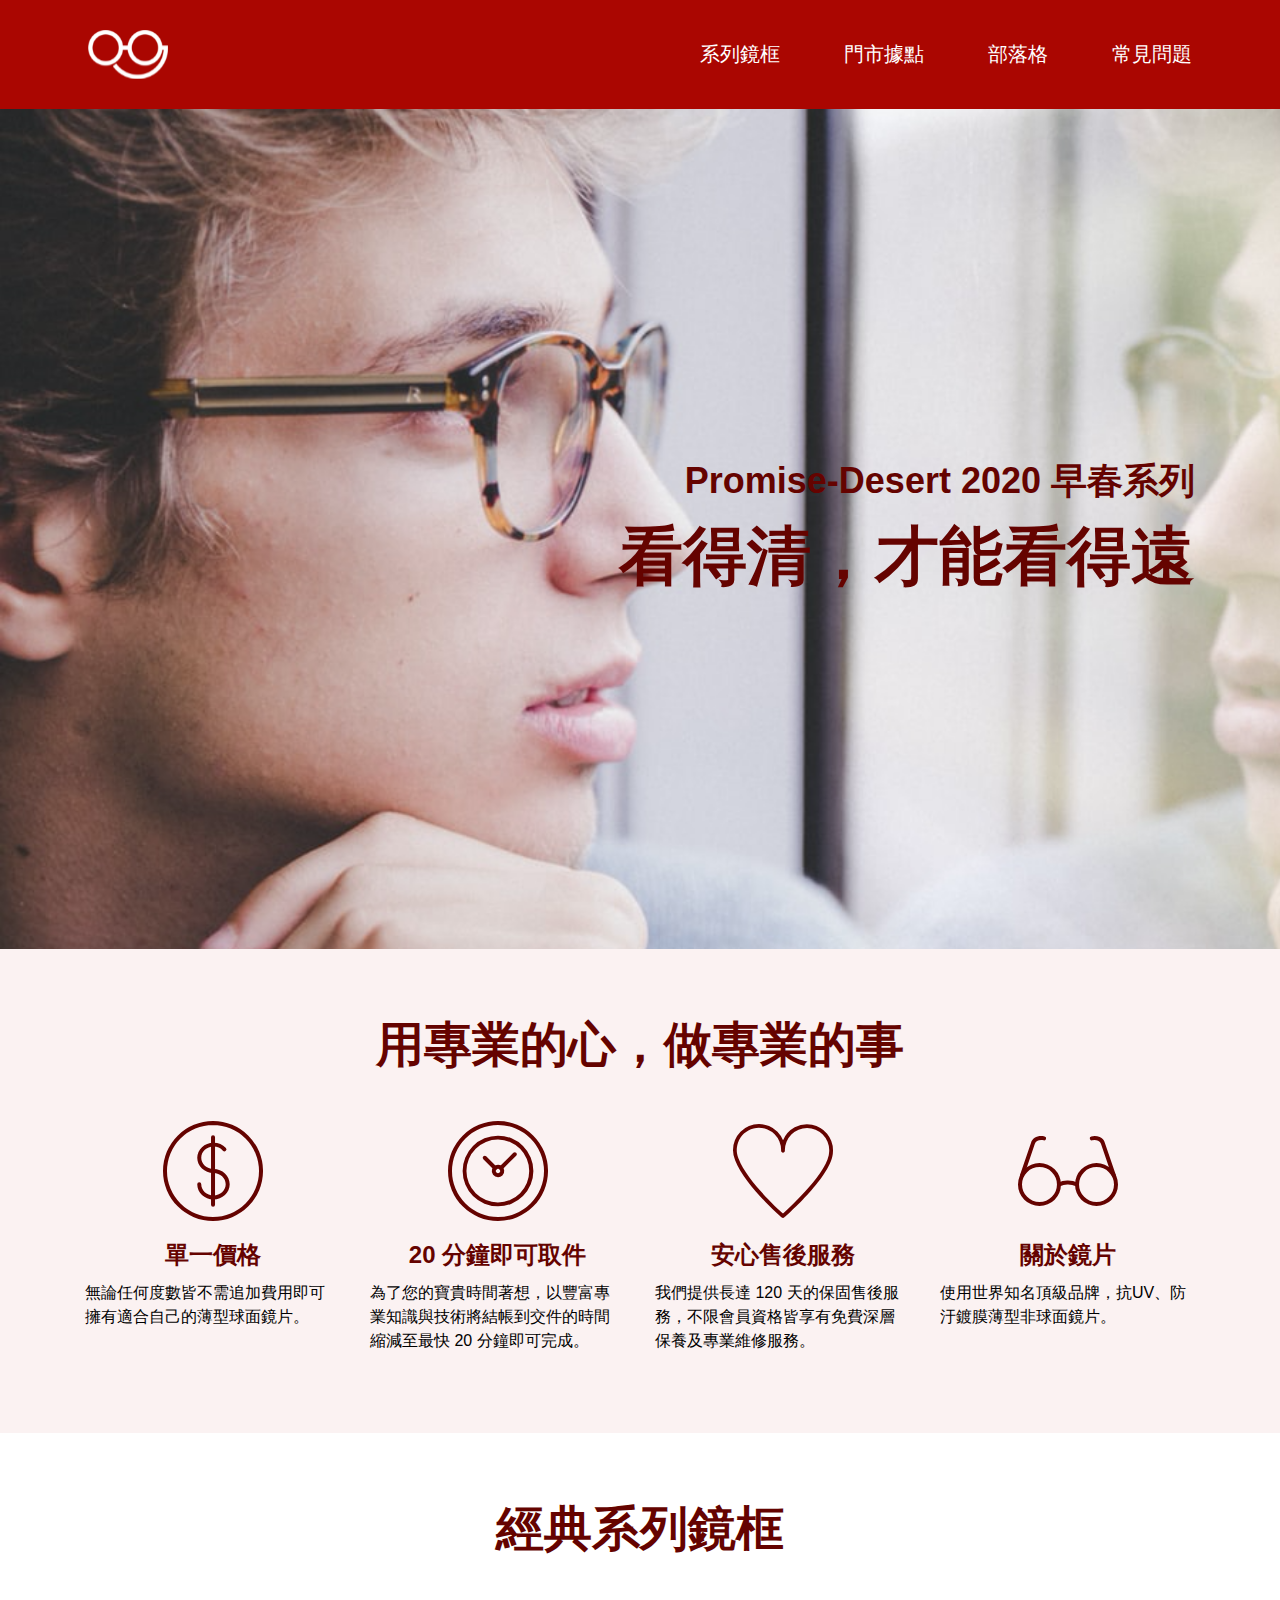
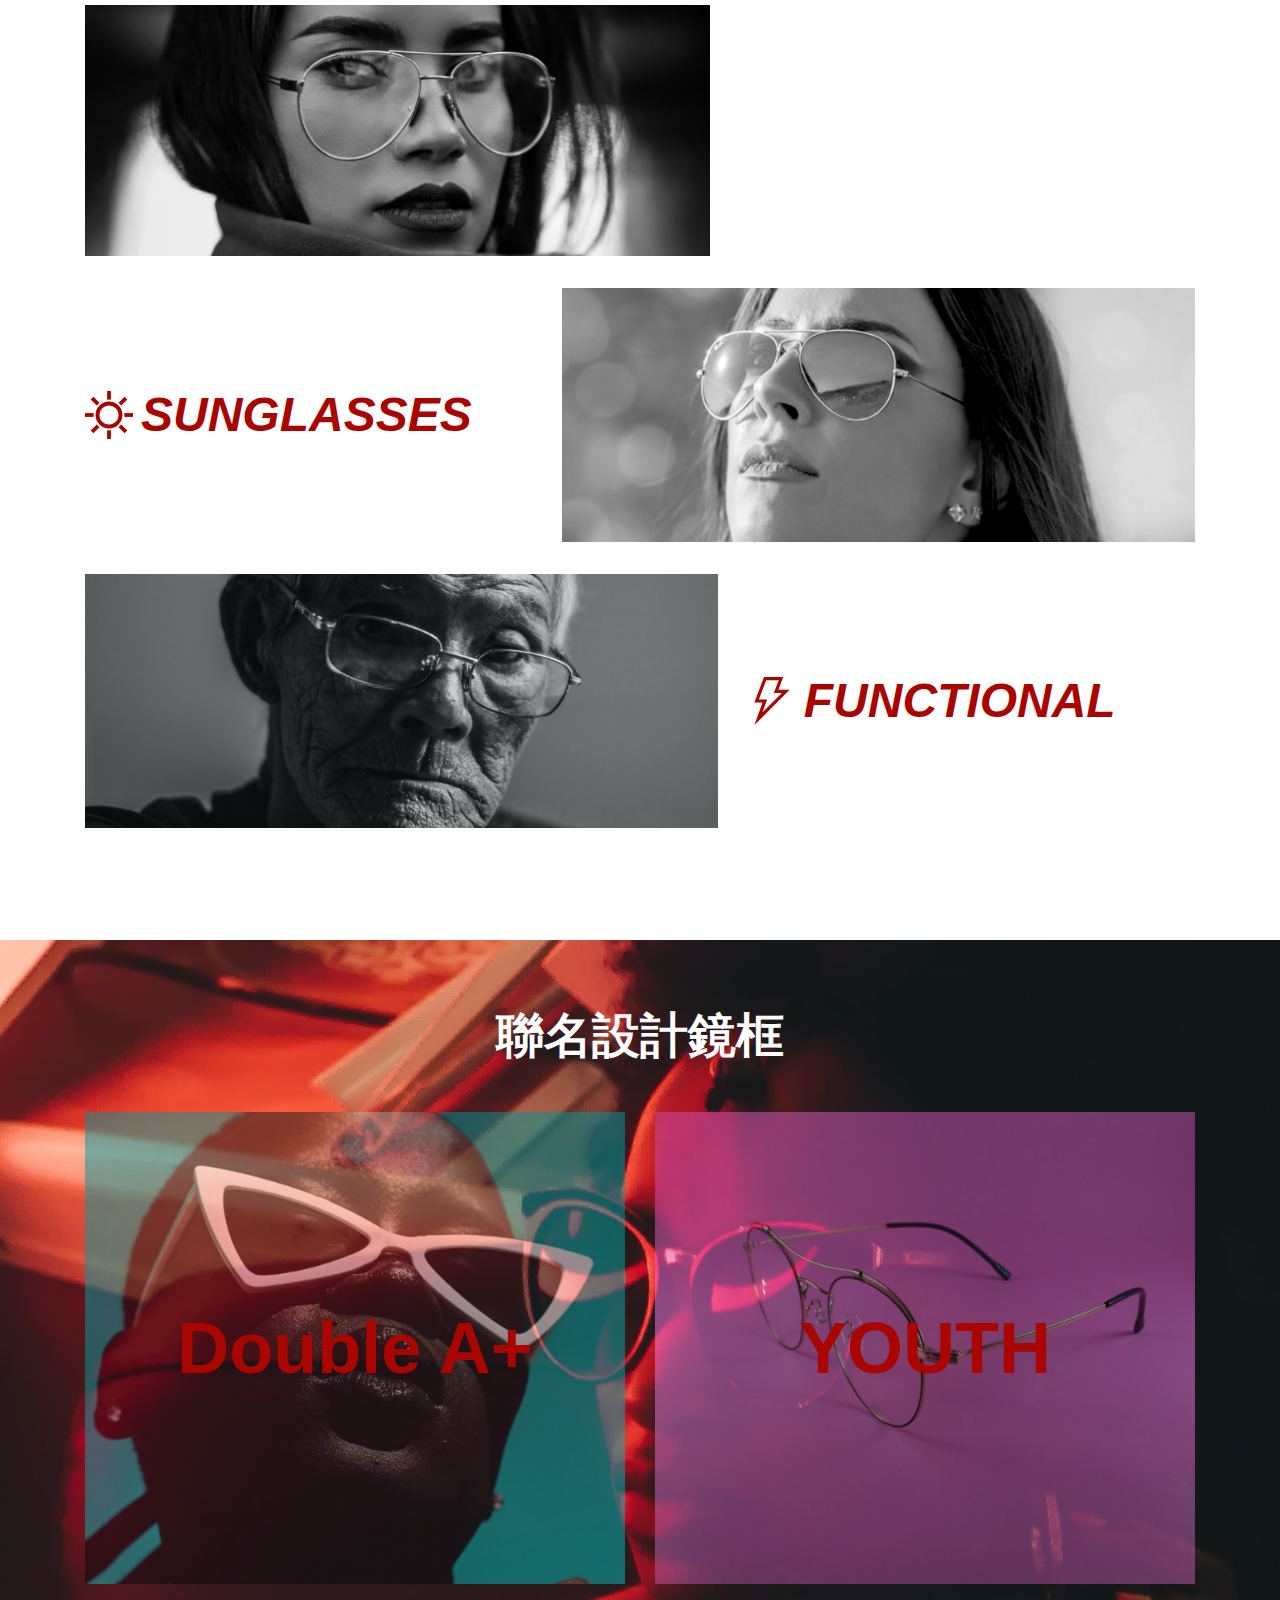
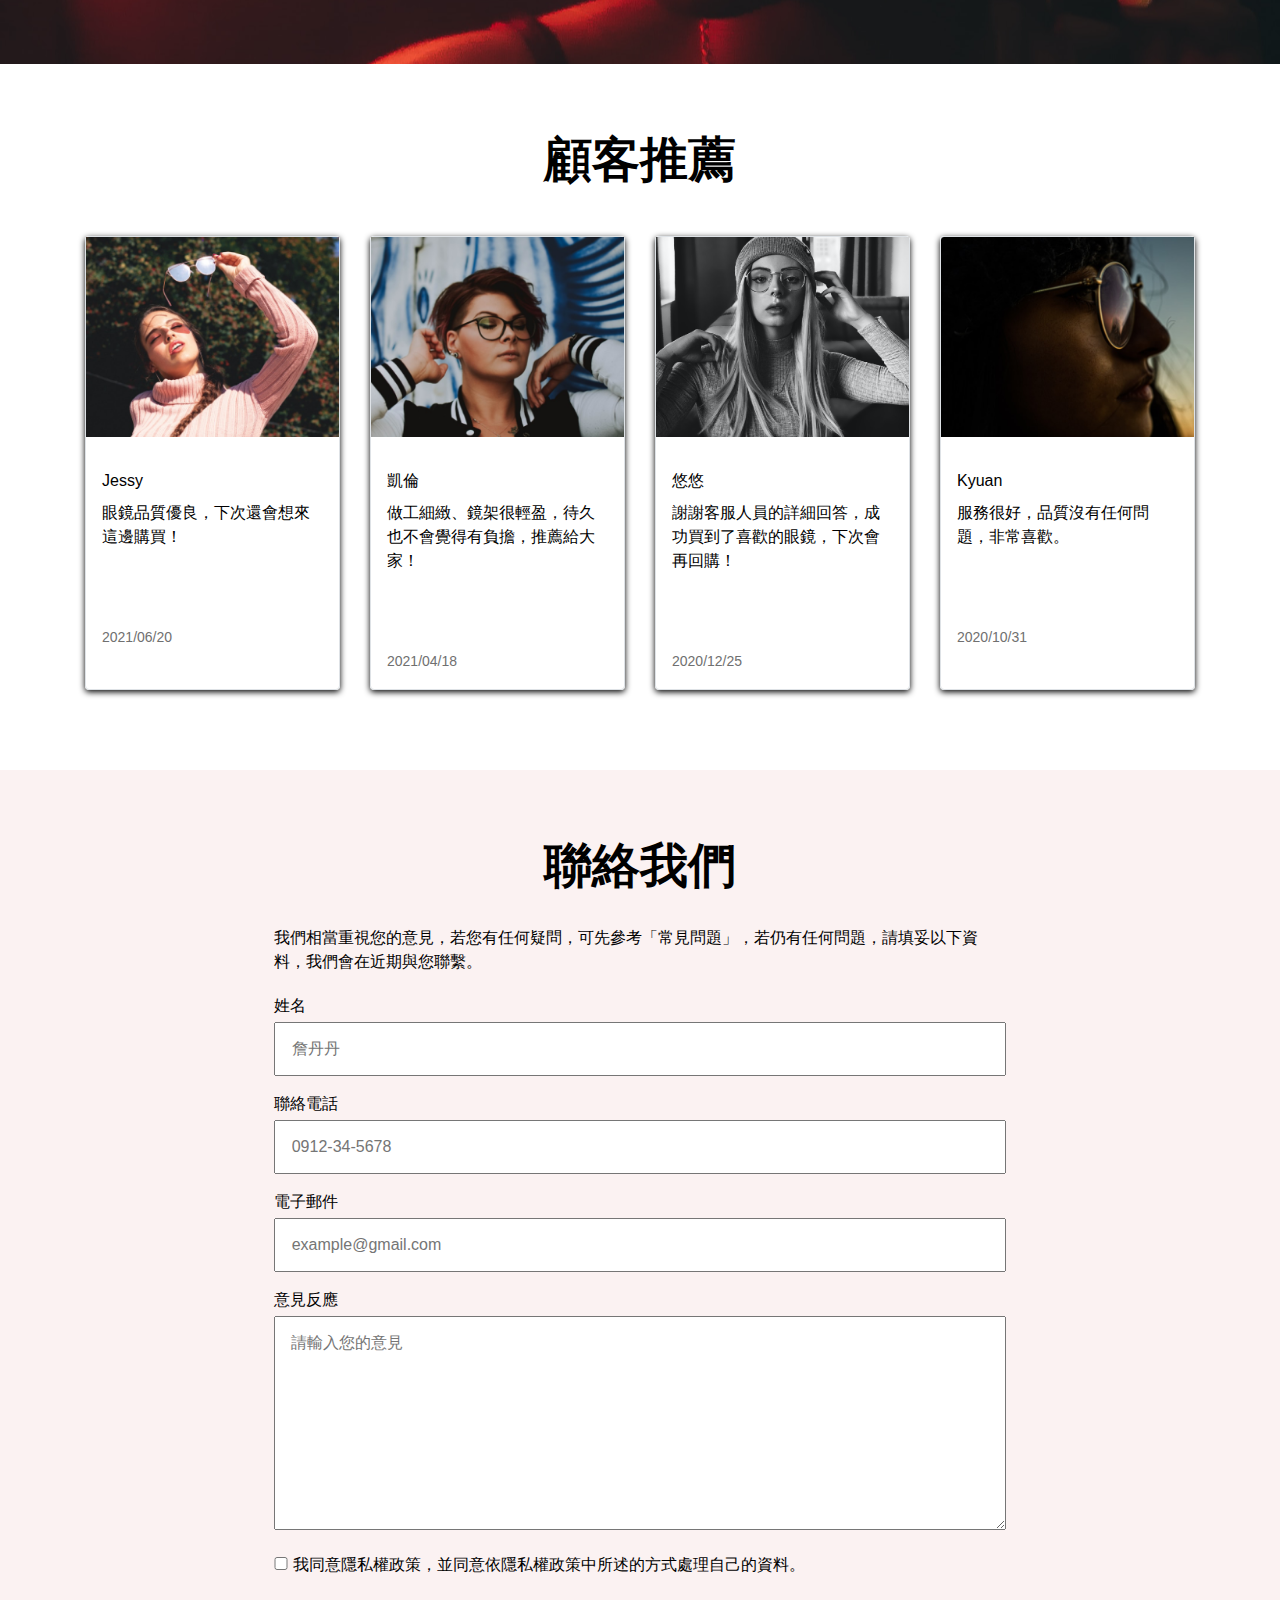
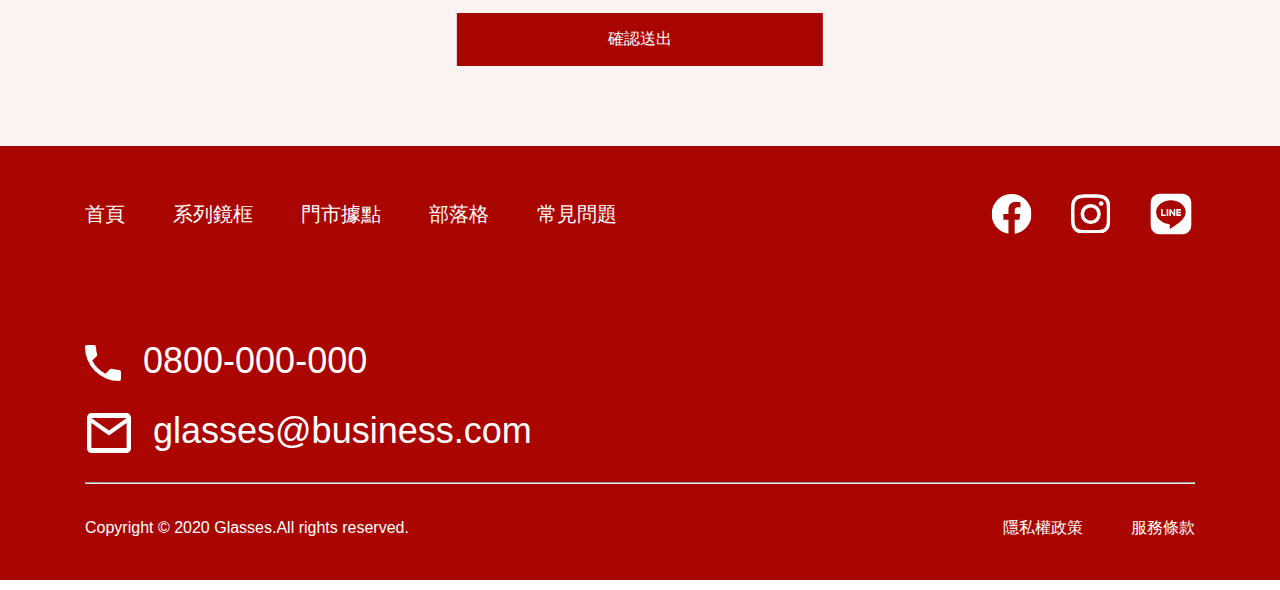
==== index.html @ 45acd2b3 "Update 2021-07-22T02:27:46.964Z" ====
<!DOCTYPE html>
<html lang="en">

<head>
  <meta charset="UTF-8">
  <meta name="viewport" content="width=device-width, initial-scale=1.0">
  <meta http-equiv="X-UA-Compatible" content="ie=edge">
  <title>首頁</title>
  <link rel="stylesheet" href="./assets/style/all.css">
  <link href="https://fonts.googleapis.com/css?family=Material+Icons%7CMaterial+Icons+Outlined%7CMaterial+Icons+Two+Tone%7CMaterial+Icons+Round%7CMaterial+Icons+Sharp" rel="stylesheet">
</head>

<body>
  <header class="header d-flex">
    <h1 class="logo">
      <a href="index.html">logo</a>
    </h1>
    <ul class="navbar d-flex">
      <li><a href="#">系列鏡框</a></li>
      <li><a href="#">門市據點</a></li>
      <li><a href="#">部落格</a></li>
      <li><a href="#">常見問題</a></li>
    </ul>
  </header>

  
<div class="banner d-flex">
  <div class="container d-flex">
    <h3>Promise-Desert 2020 早春系列</h3>
    <p>看得清，才能看得遠</p>
  </div>
</div>
<div class="service">
  <div class="container">
    <h2 class="subTitle mb-5">用專業的心，做專業的事</h2>
    <ul class="serviceList d-flex pb-10">
      <li class="mr-0">
        <img src="app/assets/images/svg/icon-dollar.svg" alt="">
        <h4>單一價格</h4>
        <p>無論任何度數皆不需追加費用即可擁有適合自己的薄型球面鏡片。</p>
      </li>
      <li class="mr-0">
        <img src="/assets/images/svg/icon-clock.svg" alt="">
        <h4>20 分鐘即可取件</h4>
        <p>為了您的寶貴時間著想，以豐富專業知識與技術將結帳到交件的時間縮減至最快 20 分鐘即可完成。</p>
      </li>
      <li class="mr-0">
        <img src="/assets/images/svg/icon-heart.svg" alt="">
        <h4>安心售後服務</h4>
        <p>我們提供長達 120 天的保固售後服務，不限會員資格皆享有免費深層保養及專業維修服務。</p>
      </li>
      <li>
        <img src="/assets/images/svg/icon-glasses.svg" alt="">
        <h4>關於鏡片</h4>
        <p>使用世界知名頂級品牌，抗UV、防汙鍍膜薄型非球面鏡片。</p>
      </li>
    </ul>
  </div>
</div>

<div class="series container pb-10">
  <h2 class="subTitle mb-5">經典系列鏡框</h2>
  <ul>
    <li class="d-flex mb-4">
      <div class="seriesPhoto mr-0">
        <img src="/assets/images/product-1.png" alt="">
      </div>
      <div class="seriesTitle d-flex">
        <span class="material-icons-outlined">
          auto_awesome
        </span>
        <h3>OPTICAL</h3>
      </div>
    </li>
    <li class="sunglesses d-flex mb-4">
      <div class="seriesTitle d-flex mr-0">
        <img src="/assets/images/svg/icon-sun.svg">
        <h3>SUNGLASSES</h3>
      </div>
      <div class="seriesPhoto">
        <img src="/assets/images/product-2.png" alt="">
      </div>
    </li>
    <li class="d-flex mb-4">
      <div class="seriesPhoto mr-0">
        <img src="/assets/images/product-3.png" alt="">
      </div>
      <div class="seriesTitle d-flex"> 
        <img src="/assets/images/svg/icon-thunder.svg">
        <h3>FUNCTIONAL</h3>
      </div>
    </li>
  </ul>
</div>
<div class="coBrand pb-10">
  <div class="container">
    <h2 class="subTitle mb-5">聯名設計鏡框</h2>
    <ul class="d-flex">
      <li class="coBrandItem mr-0">
        <a href="#">
        <h3>Double A+</h3>
        <img src="/assets/images/product-8.png">
        </a>
      </li>
      <li class="coBrandItem">
        <a href="#">
        <h3>YOUTH</h3>
        <img src="/assets/images/product-9.png">
      </a>
      </li>
    </ul>
  </div>
</div>

<div class="recommend container pb-10">
  <h2 class="subTitle mb-5">顧客推薦</h2>
  <ul class="d-flex">
    <li class="mr-0">
      <img src="/assets/images/rec-1.png" alt="">
      <div class="comment">
        <div class="name">Jessy</div>
        <p>眼鏡品質優良，下次還會想來這邊購買！</p>
        <span>2021/06/20</span>
      </div>
    </li>
    <li class="mr-0">
      <img src="/assets/images/rec-2.png" alt="">
      <div class="comment">
        <div class="name">凱倫</div>
        <p>做工細緻、鏡架很輕盈，待久也不會覺得有負擔，推薦給大家！</p>
        <span>2021/04/18</span>
      </div>
    </li>
    <li class="mr-0">
      <img src="/assets/images/rec-3.png" alt="">
      <div class="comment">
        <div class="name">悠悠</div>
        <p>謝謝客服人員的詳細回答，成功買到了喜歡的眼鏡，下次會再回購！</p>
        <span>2020/12/25</span>
      </div>
    </li>
    <li>
      <img src="/assets/images/rec-4.png" alt="">
      <div class="comment">
        <div class="name">Kyuan</div>
        <p>服務很好，品質沒有任何問題，非常喜歡。</p>
        <span>2020/10/31</span>
      </div>
    </li>
  </ul>
</div>
<div class="contact">
  <div class="container">
    <div class="subTitle mb-3">聯絡我們</div>
    <div class="formWrap pb-10">
      <p>我們相當重視您的意見，若您有任何疑問，可先參考「常見問題」，若仍有任何問題，請填妥以下資料，我們會在近期與您聯繫。</p>
      <form action="" class="pb-10">
        <label for="">姓名</label>
        <input type="text" placeholder="詹丹丹">
        <label for="">聯絡電話</label>
        <input type="number" placeholder="0912-34-5678">
        <label for="">電子郵件</label>
        <input type="email" placeholder="example@gmail.com">
        <label for="">意見反應</label>
        <textarea rows="10" class="feedback" placeholder="請輸入您的意見"></textarea>
        <input type="checkbox" id="checkbox" style="width:2%">
        <label for="checkbox">我同意隱私權政策，並同意依隱私權政策中所述的方式處理自己的資料。</label>
        <input type="submit" class="formBtn" value="確認送出">
      </form>
    </div>
  </div>
</div>



  <footer class="footer">
    <div class="container">
      <div class="footerNav d-flex">
        <ul class="footerItem d-flex">
          <li><a href="#">首頁</a></li>
          <li><a href="#">系列鏡框</a></li>
          <li><a href="#">門市據點</a></li>
          <li><a href="#">部落格</a></li>
          <li><a href="#">常見問題</a></li>
        </ul>
        <ul class="socialMedia d-flex">
          <li class="fb"><a href=""><img src="assets/images/svg/icon-fb.svg"></a></li>
          <li class="ig"><a href=""><img src="assets/images/svg/icon-ig.svg"></a></li>
          <li class="line"><a href=""><img src="assets/images/svg/icon-line.svg"></a></li>
        </ul>
      </div>
      <ul class="contact">
        <li class="phone mb-2"><img src="assets/images/svg/icon-phone.svg" >0800-000-000</li>
        <li class="email mb-3"><img src="assets/images/svg/icon-mail.svg">glasses@business.com</li>
      </ul>
      <hr class="mb-4">
      <div class="right d-flex">
        <div>Copyright © 2020 Glasses.All rights reserved.</div>
        <ul class="d-flex">
          <li><a href="#">隱私權政策</a></li>
          <li class="ml-6"><a href="#">服務條款</a></li>
        </ul>
      </div>
    </div>
    
    
  </footer>
  <script src="./assets/js/vendors.js"></script>
  <script src="./assets/js/all.js"></script>
</body>

</html>
---- assets/style/all.css ----
/* http://meyerweb.com/eric/tools/css/reset/ 
   v2.0 | 20110126
   License: none (public domain)
*/
html, body, div, span, applet, object, iframe,
h1, h2, h3, h4, h5, h6, p, blockquote, pre,
a, abbr, acronym, address, big, cite, code,
del, dfn, em, img, ins, kbd, q, s, samp,
small, strike, strong, sub, sup, tt, var,
b, u, i, center,
dl, dt, dd, ol, ul, li,
fieldset, form, label, legend,
table, caption, tbody, tfoot, thead, tr, th, td,
article, aside, canvas, details, embed,
figure, figcaption, footer, header, hgroup,
menu, nav, output, ruby, section, summary,
time, mark, audio, video {
  margin: 0;
  padding: 0;
  border: 0;
  font-size: 100%;
  font: inherit;
  vertical-align: baseline; }

/* HTML5 display-role reset for older browsers */
article, aside, details, figcaption, figure,
footer, header, hgroup, menu, nav, section {
  display: block; }

body {
  line-height: 1; }

ol, ul {
  list-style: none; }

blockquote, q {
  quotes: none; }

blockquote:before, blockquote:after,
q:before, q:after {
  content: '';
  content: none; }

table {
  border-collapse: collapse;
  border-spacing: 0; }

*, *::before, *::after {
  -webkit-box-sizing: border-box;
          box-sizing: border-box; }

body {
  font-family: -apple-system, BlinkMacSystemFont, "Segoe UI", "Noto Sans TC", Roboto, "Helvetica Neue", Arial, sans-serif;
  line-height: 1.5; }

img {
  max-width: 100%;
  vertical-align: middle;
  height: auto; }

.container {
  width: 1110px;
  margin: 0 auto; }

.d-flex {
  display: -webkit-box;
  display: -ms-flexbox;
  display: flex; }

.mb-1 {
  margin-bottom: 8px; }

.mb-2 {
  margin-bottom: 16px; }

.mb-3 {
  margin-bottom: 24px; }

.mb-4 {
  margin-bottom: 32px; }

.mb-5 {
  margin-bottom: 40px; }

.mb-6 {
  margin-bottom: 48px; }

.ml-6 {
  margin-left: 48px; }

.pb-10 {
  padding-bottom: 80px; }

.mr-0 {
  margin-right: 30px; }

.subTitle {
  font-size: 48px;
  font-weight: 700;
  text-align: center; }

.banner {
  background-image: url(../images/banner.png);
  height: 840px;
  -webkit-box-align: center;
      -ms-flex-align: center;
          align-items: center; }
  .banner .container {
    -webkit-box-orient: vertical;
    -webkit-box-direction: normal;
        -ms-flex-direction: column;
            flex-direction: column;
    -webkit-box-align: end;
        -ms-flex-align: end;
            align-items: flex-end; }
    .banner .container h3 {
      color: #650300;
      font-size: 36px;
      line-height: 1.5;
      font-weight: 600; }
    .banner .container p {
      color: #650300;
      font-size: 64px;
      font-weight: 700; }

.service {
  padding-top: 60px;
  background-color: #AA06010D;
  color: #650300; }
  .service li {
    width: 25%;
    text-align: center; }
    .service li img {
      width: 100px;
      height: 100px;
      margin-bottom: 16px; }
    .service li h4 {
      font-size: 24px;
      font-weight: 700;
      margin-bottom: 8px; }
    .service li p {
      text-align: left;
      color: #000; }

.series {
  padding-top: 60px; }
  .series h2 {
    color: #650300; }
  .series li .seriesPhoto {
    width: 58%; }
  .series li .seriesTitle {
    width: 41%;
    font-size: 48px;
    -webkit-box-align: center;
        -ms-flex-align: center;
            align-items: center;
    font-style: italic;
    font-weight: 700;
    color: #AA0601; }
    .series li .seriesTitle img {
      width: 48px;
      height: 48px;
      margin-right: 8px; }
    .series li .seriesTitle span {
      font-size: 48px;
      color: #AA0601;
      margin-right: 8px; }
  .series .sunglasses .seriesTitle {
    -webkit-box-pack: end;
        -ms-flex-pack: end;
            justify-content: flex-end; }

.coBrand {
  padding-top: 60px;
  background-image: url(../images/bg.png); }
  .coBrand .subTitle {
    color: #fff; }
  .coBrand ul {
    font-size: 72px;
    text-align: center; }
    .coBrand ul a {
      text-decoration: none;
      color: #AA0601;
      font-weight: 700; }
    .coBrand ul .coBrandItem {
      width: 50%;
      position: relative; }
      .coBrand ul .coBrandItem img {
        opacity: 0.5; }
      .coBrand ul .coBrandItem h3 {
        width: 400px;
        z-index: 1;
        position: absolute;
        top: 50%;
        left: 50%;
        -webkit-transform: translate(-50%, -50%);
            -ms-transform: translate(-50%, -50%);
                transform: translate(-50%, -50%); }

.recommend {
  padding-top: 60px; }
  .recommend li {
    border: 1px solid #DEE2E6;
    width: 25%;
    border-radius: 4px;
    -webkit-box-shadow: 0px 2px 6px;
            box-shadow: 0px 2px 6px; }
    .recommend li img {
      margin-bottom: 16px; }
    .recommend li .comment {
      padding: 16px; }
      .recommend li .comment .name {
        margin-bottom: 8px; }
      .recommend li .comment p {
        margin-bottom: 76px; }
      .recommend li .comment span {
        color: #707070;
        font-size: 14px; }

.contact {
  padding-top: 60px;
  background-color: #AA06010D; }
  .contact .formWrap {
    position: relative;
    width: 66%;
    margin: 0 auto; }
    .contact .formWrap p {
      margin-bottom: 20px; }
    .contact .formWrap input {
      width: 100%;
      margin: 4px 0 16px;
      padding: 1rem;
      font-size: 16px; }
    .contact .formWrap textarea {
      margin-top: 4px;
      margin-bottom: 16px;
      width: 100%;
      padding: 1rem;
      font-size: 16px; }
    .contact .formWrap .formBtn {
      width: 50%;
      margin-top: 60px;
      background-color: #AA0601;
      color: #fff;
      border: none;
      position: absolute;
      left: 50%;
      -webkit-transform: translate(-50%);
          -ms-transform: translate(-50%);
              transform: translate(-50%); }

/* layout css start */
.header {
  background-color: #AA0601;
  -webkit-box-pack: justify;
      -ms-flex-pack: justify;
          justify-content: space-between;
  padding: 30px 88px;
  font-size: 20px; }
  @media (max-width: 768px) {
    .header {
      padding: 30px 39px; } }

.logo {
  background-image: url(/assets/images/logo.png);
  width: 80px;
  height: 48.57px;
  text-indent: 101%;
  overflow: hidden;
  white-space: wrap;
  display: block; }

.navbar {
  -ms-flex-pack: distribute;
      justify-content: space-around;
  color: #fff;
  -webkit-box-align: center;
      -ms-flex-align: center;
          align-items: center; }
  .navbar li {
    margin-left: 64px; }
    .navbar li a {
      text-decoration: none;
      color: #fff; }

.footer {
  padding: 44px 0 40px 0;
  background-color: #AA0601;
  color: #fff; }
  .footer .footerNav {
    margin-bottom: 36px;
    -webkit-box-pack: justify;
        -ms-flex-pack: justify;
            justify-content: space-between;
    -webkit-box-align: center;
        -ms-flex-align: center;
            align-items: center;
    font-size: 20px; }
  .footer .footerItem a {
    text-decoration: none;
    color: #fff;
    margin-right: 48px; }
  .footer .socialMedia li {
    margin-left: 32px; }
  .footer .contact {
    font-size: 36px; }
    .footer .contact .phone {
      line-height: 54px; }
      .footer .contact .phone img {
        margin-right: 22px; }
    .footer .contact .email img {
      margin-right: 20px; }
  .footer .right {
    -webkit-box-pack: justify;
        -ms-flex-pack: justify;
            justify-content: space-between; }
    .footer .right a {
      text-decoration: none;
      color: #fff; }

/* layout css end */
.box {
  -webkit-transition: all 0.5s;
  -o-transition: all 0.5s;
  transition: all 0.5s; }
  .box:hover {
    width: 200px;
    background-color: #AA0601; }

/*# sourceMappingURL=all.css.map */
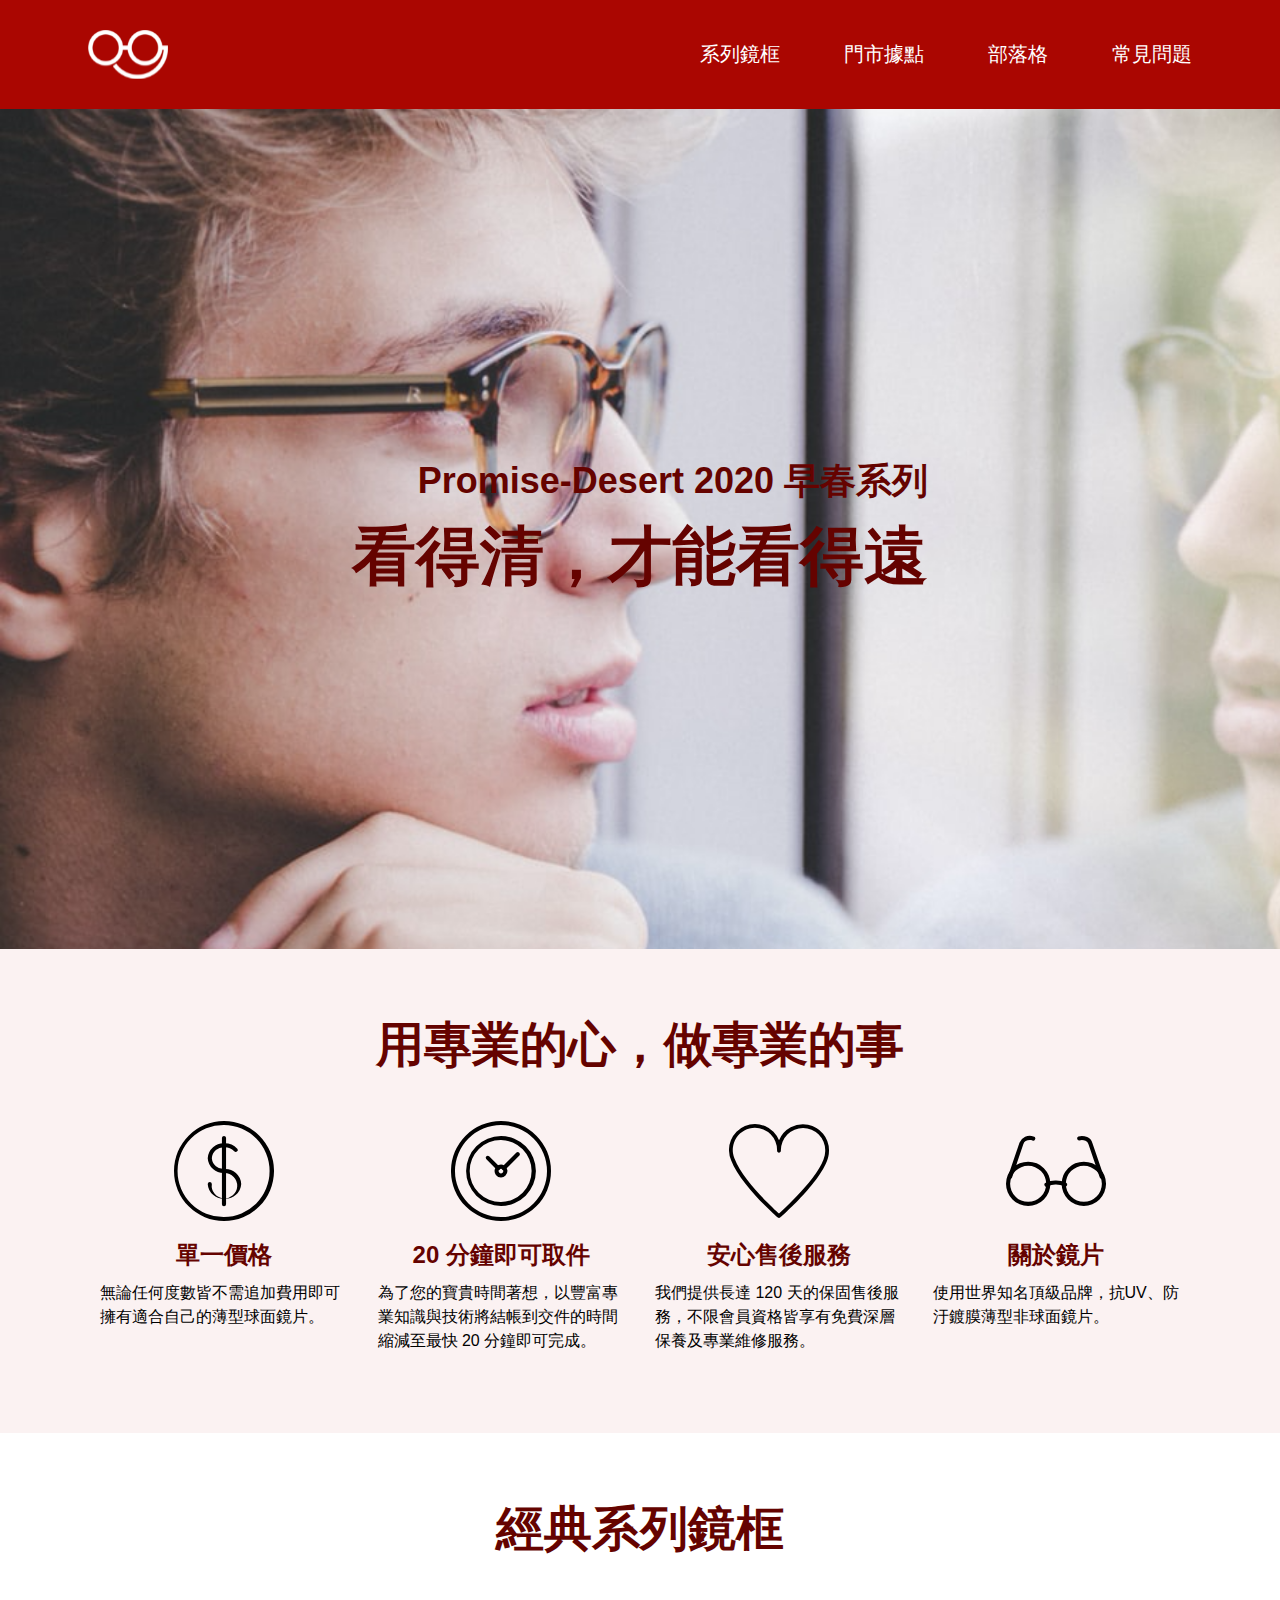
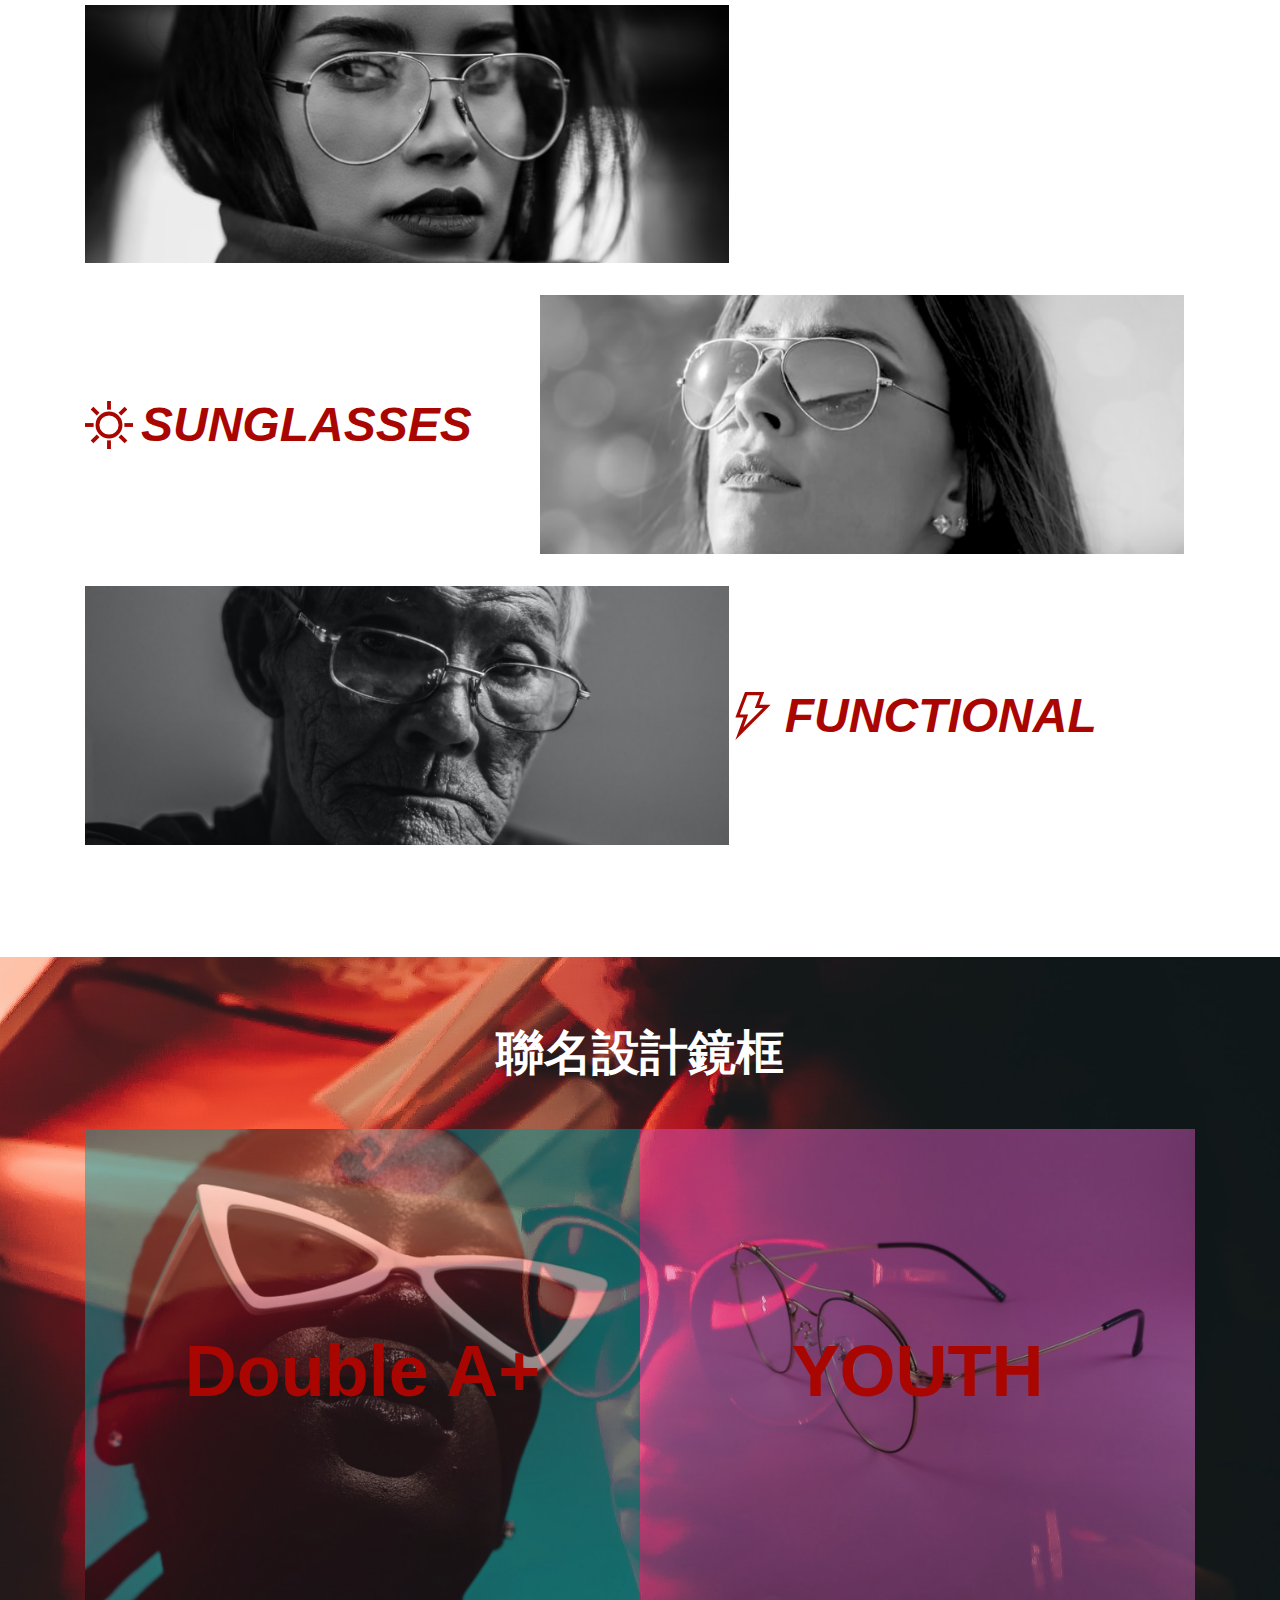
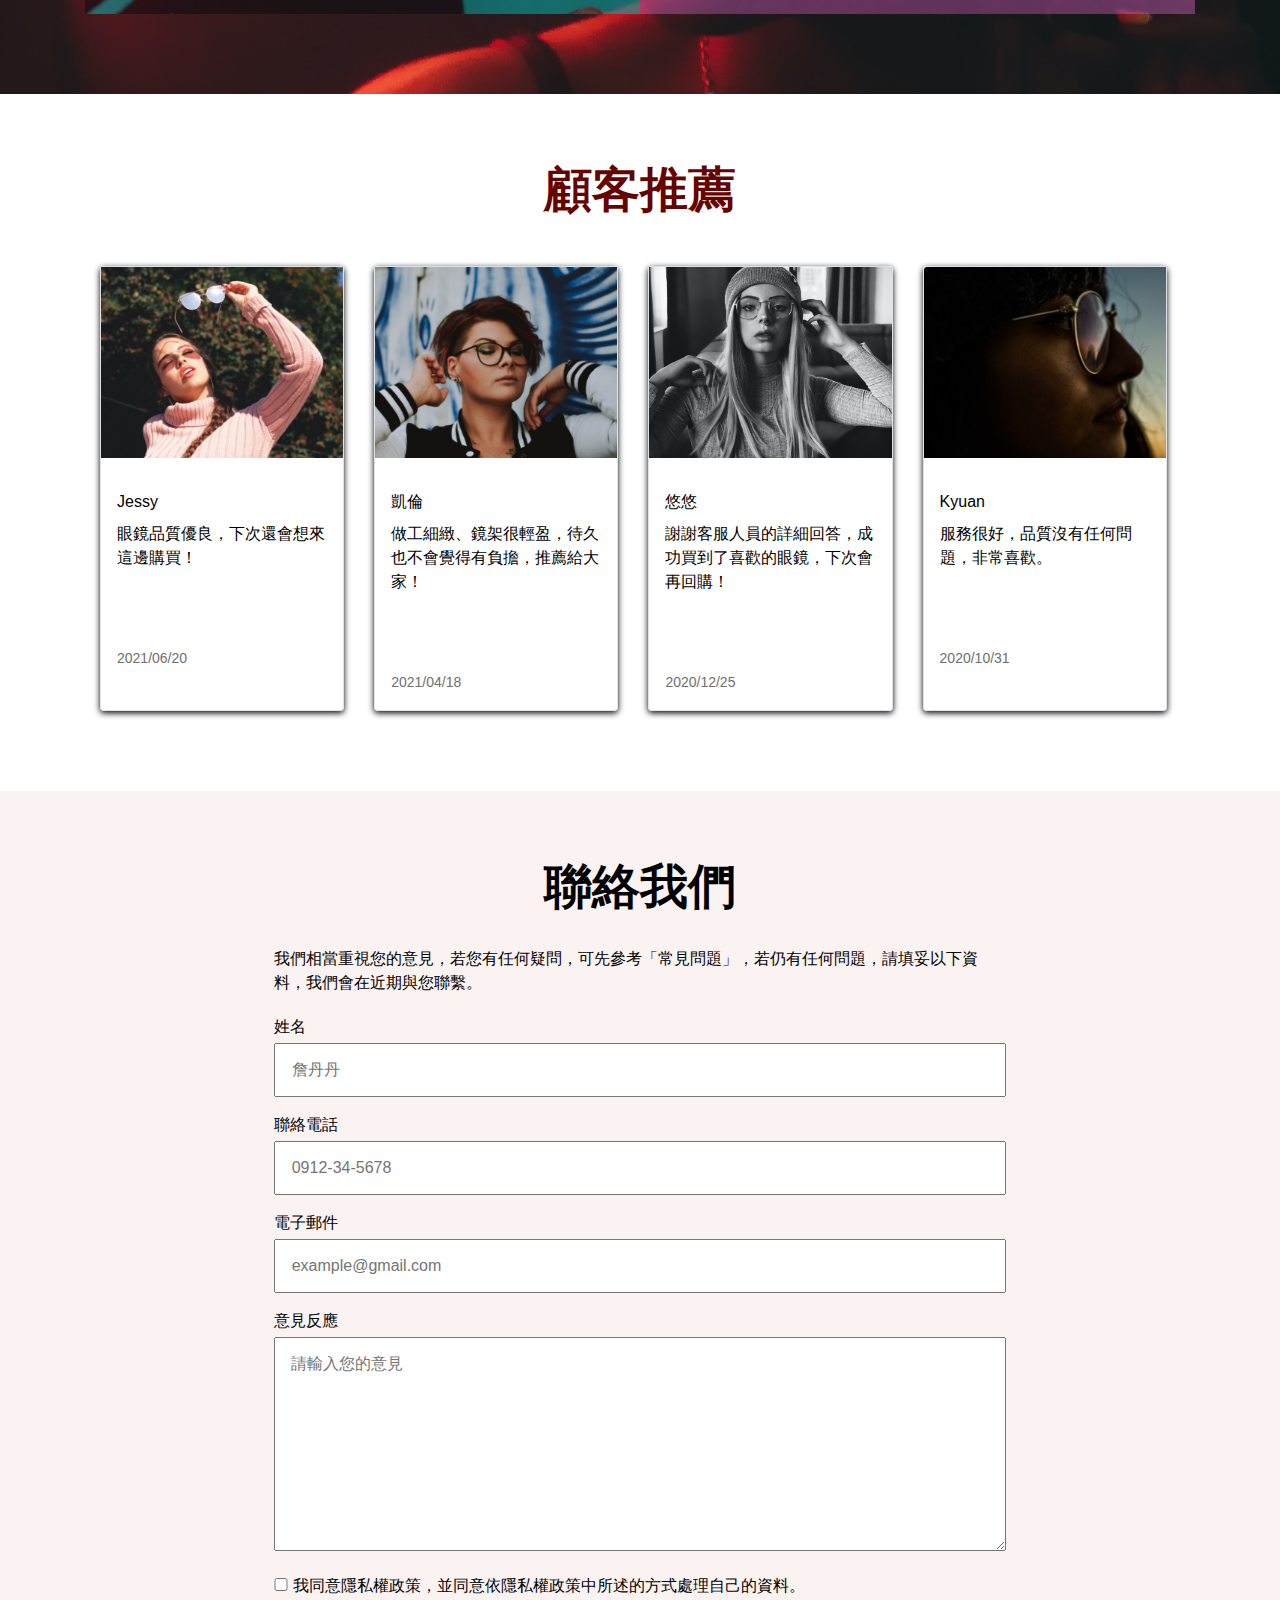
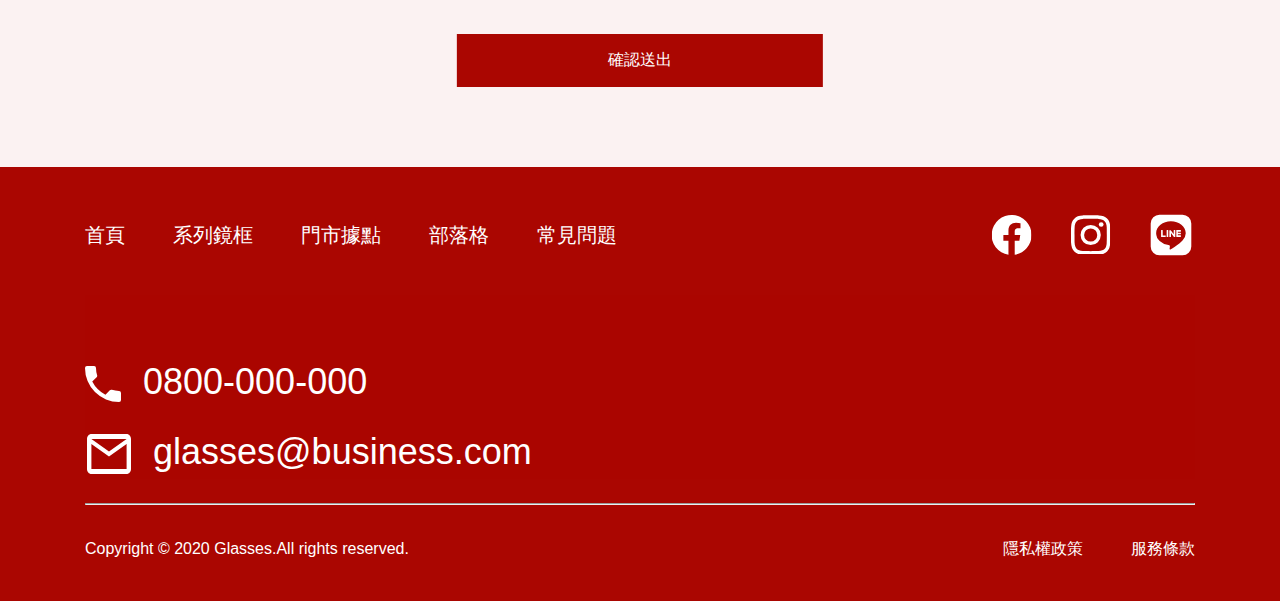
==== commit 847405fa: "Update 2021-07-22T18:45:30.449Z" ====
--- a/index.html
+++ b/index.html
@@ -8,169 +8,177 @@
   <title>首頁</title>
   <link rel="stylesheet" href="./assets/style/all.css">
   <link href="https://fonts.googleapis.com/css?family=Material+Icons%7CMaterial+Icons+Outlined%7CMaterial+Icons+Two+Tone%7CMaterial+Icons+Round%7CMaterial+Icons+Sharp" rel="stylesheet">
+  <link rel="preconnect" href="https://fonts.googleapis.com">
+  <link rel="preconnect" href="https://fonts.gstatic.com" crossorigin>
+  <link href="https://fonts.googleapis.com/css2?family=Noto+Sans+TC:wght@400;500;700;900&display=swap" rel="stylesheet">
 </head>
 
 <body>
-  <header class="header d-flex">
-    <h1 class="logo">
+  <nav class="d-flex">
+    <div class="logo">
       <a href="index.html">logo</a>
-    </h1>
-    <ul class="navbar d-flex">
-      <li><a href="#">系列鏡框</a></li>
-      <li><a href="#">門市據點</a></li>
-      <li><a href="#">部落格</a></li>
-      <li><a href="#">常見問題</a></li>
+    </div>
+    <ul class="d-flex">
+      <li><a href="#" class="pr-4 pl-4">系列鏡框</a></li>
+      <li><a href="#" class="pr-4 pl-4">門市據點</a></li>
+      <li><a href="#" class="pr-4 pl-4">部落格</a></li>
+      <li><a href="#" class="pl-4">常見問題</a></li>
     </ul>
+  </nav>
+
+  
+<main>
+  <header class="banner d-flex">
+    <div class="container">
+      <div class="title d-flex">
+        <span>Promise-Desert 2020 早春系列</span>
+        <h1>看得清，才能看得遠</h1>
+      </div>
+    </div>
   </header>
-
-  
-<div class="banner d-flex">
-  <div class="container d-flex">
-    <h3>Promise-Desert 2020 早春系列</h3>
-    <p>看得清，才能看得遠</p>
-  </div>
-</div>
-<div class="service">
-  <div class="container">
-    <h2 class="subTitle mb-5">用專業的心，做專業的事</h2>
-    <ul class="serviceList d-flex pb-10">
-      <li class="mr-0">
-        <img src="app/assets/images/svg/icon-dollar.svg" alt="">
-        <h4>單一價格</h4>
-        <p>無論任何度數皆不需追加費用即可擁有適合自己的薄型球面鏡片。</p>
-      </li>
-      <li class="mr-0">
-        <img src="/assets/images/svg/icon-clock.svg" alt="">
-        <h4>20 分鐘即可取件</h4>
-        <p>為了您的寶貴時間著想，以豐富專業知識與技術將結帳到交件的時間縮減至最快 20 分鐘即可完成。</p>
-      </li>
-      <li class="mr-0">
-        <img src="/assets/images/svg/icon-heart.svg" alt="">
-        <h4>安心售後服務</h4>
-        <p>我們提供長達 120 天的保固售後服務，不限會員資格皆享有免費深層保養及專業維修服務。</p>
-      </li>
-      <li>
-        <img src="/assets/images/svg/icon-glasses.svg" alt="">
-        <h4>關於鏡片</h4>
-        <p>使用世界知名頂級品牌，抗UV、防汙鍍膜薄型非球面鏡片。</p>
+  <section class="service">
+    <div class="container">
+      <h2 class="subTitle mb-5">用專業的心，做專業的事</h2>
+      <ul class="serviceList d-flex pb-10">
+        <li class="mr-0">
+          <img src="./assets/images/svg/iconfinder_circle-dollar.svg" alt="">
+          <h4>單一價格</h4>
+          <p>無論任何度數皆不需追加費用即可擁有適合自己的薄型球面鏡片。</p>
+        </li>
+        <li class="mr-0">
+          <img src="./assets/images/svg/iconfinder_clock.svg" alt="">
+          <h4>20 分鐘即可取件</h4>
+          <p>為了您的寶貴時間著想，以豐富專業知識與技術將結帳到交件的時間縮減至最快 20 分鐘即可完成。</p>
+        </li>
+        <li class="mr-0">
+          <img src="./assets/images/svg/iconfinder_heart.svg" alt="">
+          <h4>安心售後服務</h4>
+          <p>我們提供長達 120 天的保固售後服務，不限會員資格皆享有免費深層保養及專業維修服務。</p>
+        </li>
+        <li>
+          <img src="./assets/images/svg/iconfinder_glasses (1).svg" alt="">
+          <h4>關於鏡片</h4>
+          <p>使用世界知名頂級品牌，抗UV、防汙鍍膜薄型非球面鏡片。</p>
+        </li>
+      </ul>
+    </div>
+  </section>
+
+  <section class="series container pb-10">
+    <h2 class="subTitle mb-5">經典系列鏡框</h2>
+    <ul>
+      <li class="d-flex mb-4">
+        <div class="seriesPhoto mr-0">
+          <img src="./assets/images/product-1.png" alt="">
+        </div>
+        <div class="seriesTitle d-flex">
+          <span class="material-icons-outlined">
+            auto_awesome
+          </span>
+          <h3>OPTICAL</h3>
+        </div>
+      </li>
+      <li class="sunglesses d-flex mb-4">
+        <div class="seriesTitle d-flex mr-0">
+          <img src="./assets/images/svg/icon-sun.svg">
+          <h3>SUNGLASSES</h3>
+        </div>
+        <div class="seriesPhoto">
+          <img src="./assets/images/product-2.png" alt="">
+        </div>
+      </li>
+      <li class="d-flex mb-4">
+        <div class="seriesPhoto mr-0">
+          <img src="./assets/images/product-3.png" alt="">
+        </div>
+        <div class="seriesTitle d-flex"> 
+          <img src="./assets/images/svg/icon-thunder.svg">
+          <h3>FUNCTIONAL</h3>
+        </div>
       </li>
     </ul>
-  </div>
-</div>
-
-<div class="series container pb-10">
-  <h2 class="subTitle mb-5">經典系列鏡框</h2>
-  <ul>
-    <li class="d-flex mb-4">
-      <div class="seriesPhoto mr-0">
-        <img src="/assets/images/product-1.png" alt="">
-      </div>
-      <div class="seriesTitle d-flex">
-        <span class="material-icons-outlined">
-          auto_awesome
-        </span>
-        <h3>OPTICAL</h3>
-      </div>
-    </li>
-    <li class="sunglesses d-flex mb-4">
-      <div class="seriesTitle d-flex mr-0">
-        <img src="/assets/images/svg/icon-sun.svg">
-        <h3>SUNGLASSES</h3>
-      </div>
-      <div class="seriesPhoto">
-        <img src="/assets/images/product-2.png" alt="">
-      </div>
-    </li>
-    <li class="d-flex mb-4">
-      <div class="seriesPhoto mr-0">
-        <img src="/assets/images/product-3.png" alt="">
-      </div>
-      <div class="seriesTitle d-flex"> 
-        <img src="/assets/images/svg/icon-thunder.svg">
-        <h3>FUNCTIONAL</h3>
-      </div>
-    </li>
-  </ul>
-</div>
-<div class="coBrand pb-10">
-  <div class="container">
-    <h2 class="subTitle mb-5">聯名設計鏡框</h2>
+  </section>
+
+  <section class="coBrand pb-10">
+    <div class="container">
+      <h2 class="subTitle mb-5">聯名設計鏡框</h2>
+      <ul class="d-flex">
+        <li class="coBrandItem mr-0">
+          <a href="#">
+          <h3>Double A+</h3>
+          <img src="./assets/images/product-8.png">
+          </a>
+        </li>
+        <li class="coBrandItem">
+          <a href="#">
+          <h3>YOUTH</h3>
+          <img src="./assets/images/product-9.png">
+        </a>
+        </li>
+      </ul>
+    </div>
+  </section>
+
+  <section class="recommend container pb-10">
+    <h2 class="subTitle mb-5">顧客推薦</h2>
     <ul class="d-flex">
-      <li class="coBrandItem mr-0">
-        <a href="#">
-        <h3>Double A+</h3>
-        <img src="/assets/images/product-8.png">
-        </a>
-      </li>
-      <li class="coBrandItem">
-        <a href="#">
-        <h3>YOUTH</h3>
-        <img src="/assets/images/product-9.png">
-      </a>
+      <li class="mx-0">
+        <img src="./assets/images/rec-1.png" alt="">
+        <div class="comment">
+          <div class="name">Jessy</div>
+          <p>眼鏡品質優良，下次還會想來這邊購買！</p>
+          <span>2021/06/20</span>
+        </div>
+      </li>
+      <li class="mx-0">
+        <img src="./assets/images/rec-2.png" alt="">
+        <div class="comment">
+          <div class="name">凱倫</div>
+          <p>做工細緻、鏡架很輕盈，待久也不會覺得有負擔，推薦給大家！</p>
+          <span>2021/04/18</span>
+        </div>
+      </li>
+      <li class="mx-0">
+        <img src="./assets/images/rec-3.png" alt="">
+        <div class="comment">
+          <div class="name">悠悠</div>
+          <p>謝謝客服人員的詳細回答，成功買到了喜歡的眼鏡，下次會再回購！</p>
+          <span>2020/12/25</span>
+        </div>
+      </li>
+      <li class="mx-0">
+        <img src="./assets/images/rec-4.png" alt="">
+        <div class="comment">
+          <div class="name">Kyuan</div>
+          <p>服務很好，品質沒有任何問題，非常喜歡。</p>
+          <span>2020/10/31</span>
+        </div>
       </li>
     </ul>
-  </div>
-</div>
-
-<div class="recommend container pb-10">
-  <h2 class="subTitle mb-5">顧客推薦</h2>
-  <ul class="d-flex">
-    <li class="mr-0">
-      <img src="/assets/images/rec-1.png" alt="">
-      <div class="comment">
-        <div class="name">Jessy</div>
-        <p>眼鏡品質優良，下次還會想來這邊購買！</p>
-        <span>2021/06/20</span>
-      </div>
-    </li>
-    <li class="mr-0">
-      <img src="/assets/images/rec-2.png" alt="">
-      <div class="comment">
-        <div class="name">凱倫</div>
-        <p>做工細緻、鏡架很輕盈，待久也不會覺得有負擔，推薦給大家！</p>
-        <span>2021/04/18</span>
-      </div>
-    </li>
-    <li class="mr-0">
-      <img src="/assets/images/rec-3.png" alt="">
-      <div class="comment">
-        <div class="name">悠悠</div>
-        <p>謝謝客服人員的詳細回答，成功買到了喜歡的眼鏡，下次會再回購！</p>
-        <span>2020/12/25</span>
-      </div>
-    </li>
-    <li>
-      <img src="/assets/images/rec-4.png" alt="">
-      <div class="comment">
-        <div class="name">Kyuan</div>
-        <p>服務很好，品質沒有任何問題，非常喜歡。</p>
-        <span>2020/10/31</span>
-      </div>
-    </li>
-  </ul>
-</div>
-<div class="contact">
-  <div class="container">
-    <div class="subTitle mb-3">聯絡我們</div>
-    <div class="formWrap pb-10">
-      <p>我們相當重視您的意見，若您有任何疑問，可先參考「常見問題」，若仍有任何問題，請填妥以下資料，我們會在近期與您聯繫。</p>
-      <form action="" class="pb-10">
-        <label for="">姓名</label>
-        <input type="text" placeholder="詹丹丹">
-        <label for="">聯絡電話</label>
-        <input type="number" placeholder="0912-34-5678">
-        <label for="">電子郵件</label>
-        <input type="email" placeholder="example@gmail.com">
-        <label for="">意見反應</label>
-        <textarea rows="10" class="feedback" placeholder="請輸入您的意見"></textarea>
-        <input type="checkbox" id="checkbox" style="width:2%">
-        <label for="checkbox">我同意隱私權政策，並同意依隱私權政策中所述的方式處理自己的資料。</label>
-        <input type="submit" class="formBtn" value="確認送出">
-      </form>
-    </div>
-  </div>
-</div>
-
+  </section>
+
+  <section class="contact">
+    <div class="container">
+      <div class="subTitle mb-3">聯絡我們</div>
+      <div class="formWrap pb-10">
+        <p>我們相當重視您的意見，若您有任何疑問，可先參考「常見問題」，若仍有任何問題，請填妥以下資料，我們會在近期與您聯繫。</p>
+        <form action="" class="pb-10">
+          <label for="">姓名</label>
+          <input type="text" placeholder="詹丹丹">
+          <label for="">聯絡電話</label>
+          <input type="number" placeholder="0912-34-5678">
+          <label for="">電子郵件</label>
+          <input type="email" placeholder="example@gmail.com">
+          <label for="">意見反應</label>
+          <textarea rows="10" class="feedback" placeholder="請輸入您的意見"></textarea>
+          <input type="checkbox" id="checkbox" style="width:2%">
+          <label for="checkbox">我同意隱私權政策，並同意依隱私權政策中所述的方式處理自己的資料。</label>
+          <input type="submit" class="formBtn" value="確認送出">
+        </form>
+      </div>
+    </div>
+  </section>
+</main>
 
 
   <footer class="footer">
@@ -190,8 +198,8 @@
         </ul>
       </div>
       <ul class="contact">
-        <li class="phone mb-2"><img src="assets/images/svg/icon-phone.svg" >0800-000-000</li>
-        <li class="email mb-3"><img src="assets/images/svg/icon-mail.svg">glasses@business.com</li>
+        <li class="phone mb-2"><img src="assets/images/svg/icon-phone.svg" ><a href="tel:+886912345678">0800-000-000</a></li>
+        <li class="email mb-3"><img src="assets/images/svg/icon-mail.svg"><a href="Mailto:glasses@business.com">glasses@business.com</a></li>
       </ul>
       <hr class="mb-4">
       <div class="right d-flex">
--- a/assets/style/all.css
+++ b/assets/style/all.css
@@ -50,7 +50,7 @@
           box-sizing: border-box; }
 
 body {
-  font-family: -apple-system, BlinkMacSystemFont, "Segoe UI", "Noto Sans TC", Roboto, "Helvetica Neue", Arial, sans-serif;
+  font-family: -apple-system, BlinkMacSystemFont, "Segoe UI", "Noto Sans", Roboto, "Helvetica Neue", Arial, sans-serif;
   line-height: 1.5; }
 
 img {
@@ -59,8 +59,15 @@
   height: auto; }
 
 .container {
-  width: 1110px;
-  margin: 0 auto; }
+  max-width: 1140px;
+  margin: 0 auto;
+  padding: 0 15px; }
+  @media (max-width: 768px) {
+    .container {
+      max-width: 720px; } }
+  @media (max-width: 375px) {
+    .container {
+      max-width: 375px; } }
 
 .d-flex {
   display: -webkit-box;
@@ -79,6 +86,12 @@
 .mb-4 {
   margin-bottom: 32px; }
 
+.pr-4 {
+  padding-right: 32px; }
+
+.pl-4 {
+  padding-left: 32px; }
+
 .mb-5 {
   margin-bottom: 40px; }
 
@@ -91,21 +104,30 @@
 .pb-10 {
   padding-bottom: 80px; }
 
-.mr-0 {
-  margin-right: 30px; }
+.mx-0 {
+  margin: 0 15px; }
 
 .subTitle {
   font-size: 48px;
   font-weight: 700;
   text-align: center; }
+  @media (max-width: 768px) {
+    .subTitle {
+      font-size: 32px;
+      margin-bottom: 32px; } }
+  @media (max-width: 375px) {
+    .subTitle {
+      margin-bottom: 20px;
+      font-size: 20px; } }
 
 .banner {
   background-image: url(../images/banner.png);
+  background-repeat: no-repeat;
   height: 840px;
   -webkit-box-align: center;
       -ms-flex-align: center;
           align-items: center; }
-  .banner .container {
+  .banner .title {
     -webkit-box-orient: vertical;
     -webkit-box-direction: normal;
         -ms-flex-direction: column;
@@ -113,34 +135,55 @@
     -webkit-box-align: end;
         -ms-flex-align: end;
             align-items: flex-end; }
-    .banner .container h3 {
+    .banner .title span {
       color: #650300;
       font-size: 36px;
       line-height: 1.5;
       font-weight: 600; }
-    .banner .container p {
+      @media (max-width: 768px) {
+        .banner .title span {
+          font-size: 20px; } }
+    .banner .title h1 {
       color: #650300;
       font-size: 64px;
       font-weight: 700; }
+      @media (max-width: 768px) {
+        .banner .title h1 {
+          font-size: 48px; } }
 
 .service {
   padding-top: 60px;
   background-color: #AA06010D;
   color: #650300; }
-  .service li {
-    width: 25%;
-    text-align: center; }
-    .service li img {
-      width: 100px;
-      height: 100px;
-      margin-bottom: 16px; }
-    .service li h4 {
-      font-size: 24px;
-      font-weight: 700;
-      margin-bottom: 8px; }
-    .service li p {
-      text-align: left;
-      color: #000; }
+  @media (max-width: 768px) {
+    .service {
+      padding-top: 40px; } }
+  .service .serviceList {
+    -ms-flex-wrap: wrap;
+        flex-wrap: wrap; }
+    .service .serviceList li {
+      max-width: 25%;
+      text-align: center;
+      padding: 0 15px;
+      margin: 0 auto; }
+      @media (max-width: 768px) {
+        .service .serviceList li {
+          margin-bottom: 32px;
+          max-width: 50%; } }
+      @media (max-width: 375px) {
+        .service .serviceList li {
+          max-width: 100%; } }
+      .service .serviceList li img {
+        width: 100px;
+        height: 100px;
+        margin-bottom: 16px; }
+      .service .serviceList li h4 {
+        font-size: 24px;
+        font-weight: 700;
+        margin-bottom: 8px; }
+      .service .serviceList li p {
+        text-align: left;
+        color: #000; }
 
 .series {
   padding-top: 60px; }
@@ -199,23 +242,40 @@
 
 .recommend {
   padding-top: 60px; }
-  .recommend li {
-    border: 1px solid #DEE2E6;
-    width: 25%;
-    border-radius: 4px;
-    -webkit-box-shadow: 0px 2px 6px;
-            box-shadow: 0px 2px 6px; }
-    .recommend li img {
-      margin-bottom: 16px; }
-    .recommend li .comment {
-      padding: 16px; }
-      .recommend li .comment .name {
-        margin-bottom: 8px; }
-      .recommend li .comment p {
-        margin-bottom: 76px; }
-      .recommend li .comment span {
-        color: #707070;
-        font-size: 14px; }
+  @media (max-width: 768px) {
+    .recommend {
+      padding-top: 40px;
+      padding-bottom: 24px; } }
+  .recommend .subTitle {
+    color: #650300; }
+  .recommend ul {
+    -ms-flex-wrap: wrap;
+        flex-wrap: wrap; }
+    .recommend ul li {
+      border: 1px solid #DEE2E6;
+      width: 22%;
+      border-radius: 4px;
+      -webkit-box-shadow: 0px 2px 6px;
+              box-shadow: 0px 2px 6px; }
+      @media (max-width: 768px) {
+        .recommend ul li {
+          width: 45%;
+          margin-bottom: 32px; } }
+      @media (max-width: 375px) {
+        .recommend ul li {
+          width: 100%;
+          margin-bottom: 16px; } }
+      .recommend ul li img {
+        margin-bottom: 16px; }
+      .recommend ul li .comment {
+        padding: 16px; }
+        .recommend ul li .comment .name {
+          margin-bottom: 8px; }
+        .recommend ul li .comment p {
+          margin-bottom: 76px; }
+        .recommend ul li .comment span {
+          color: #707070;
+          font-size: 14px; }
 
 .contact {
   padding-top: 60px;
@@ -247,41 +307,46 @@
       left: 50%;
       -webkit-transform: translate(-50%);
           -ms-transform: translate(-50%);
-              transform: translate(-50%); }
+              transform: translate(-50%);
+      cursor: pointer; }
 
 /* layout css start */
-.header {
+nav {
   background-color: #AA0601;
   -webkit-box-pack: justify;
       -ms-flex-pack: justify;
           justify-content: space-between;
   padding: 30px 88px;
   font-size: 20px; }
-  @media (max-width: 768px) {
-    .header {
-      padding: 30px 39px; } }
-
-.logo {
-  background-image: url(/assets/images/logo.png);
-  width: 80px;
-  height: 48.57px;
-  text-indent: 101%;
-  overflow: hidden;
-  white-space: wrap;
-  display: block; }
-
-.navbar {
-  -ms-flex-pack: distribute;
-      justify-content: space-around;
-  color: #fff;
-  -webkit-box-align: center;
-      -ms-flex-align: center;
-          align-items: center; }
-  .navbar li {
-    margin-left: 64px; }
-    .navbar li a {
+  nav .logo {
+    background-image: url(../images/logo.png);
+    width: 80px;
+    height: 48.57px;
+    text-indent: 101%;
+    overflow: hidden;
+    white-space: wrap;
+    display: block; }
+    @media (max-width: 375px) {
+      nav .logo {
+        width: 100%; } }
+  nav ul {
+    -ms-flex-wrap: wrap;
+        flex-wrap: wrap;
+    -webkit-box-align: center;
+        -ms-flex-align: center;
+            align-items: center;
+    -ms-flex-pack: distribute;
+        justify-content: space-around; }
+    nav ul a {
+      padding: 8px 0;
       text-decoration: none;
       color: #fff; }
+  @media (max-width: 768px) {
+    nav {
+      padding: 30px 39px; } }
+  @media (max-width: 375px) {
+    nav a {
+      width: 50%; } }
 
 .footer {
   padding: 44px 0 40px 0;
@@ -304,10 +369,11 @@
     margin-left: 32px; }
   .footer .contact {
     font-size: 36px; }
-    .footer .contact .phone {
-      line-height: 54px; }
-      .footer .contact .phone img {
-        margin-right: 22px; }
+    .footer .contact a {
+      color: #fff;
+      text-decoration: none; }
+    .footer .contact .phone img {
+      margin-right: 22px; }
     .footer .contact .email img {
       margin-right: 20px; }
   .footer .right {
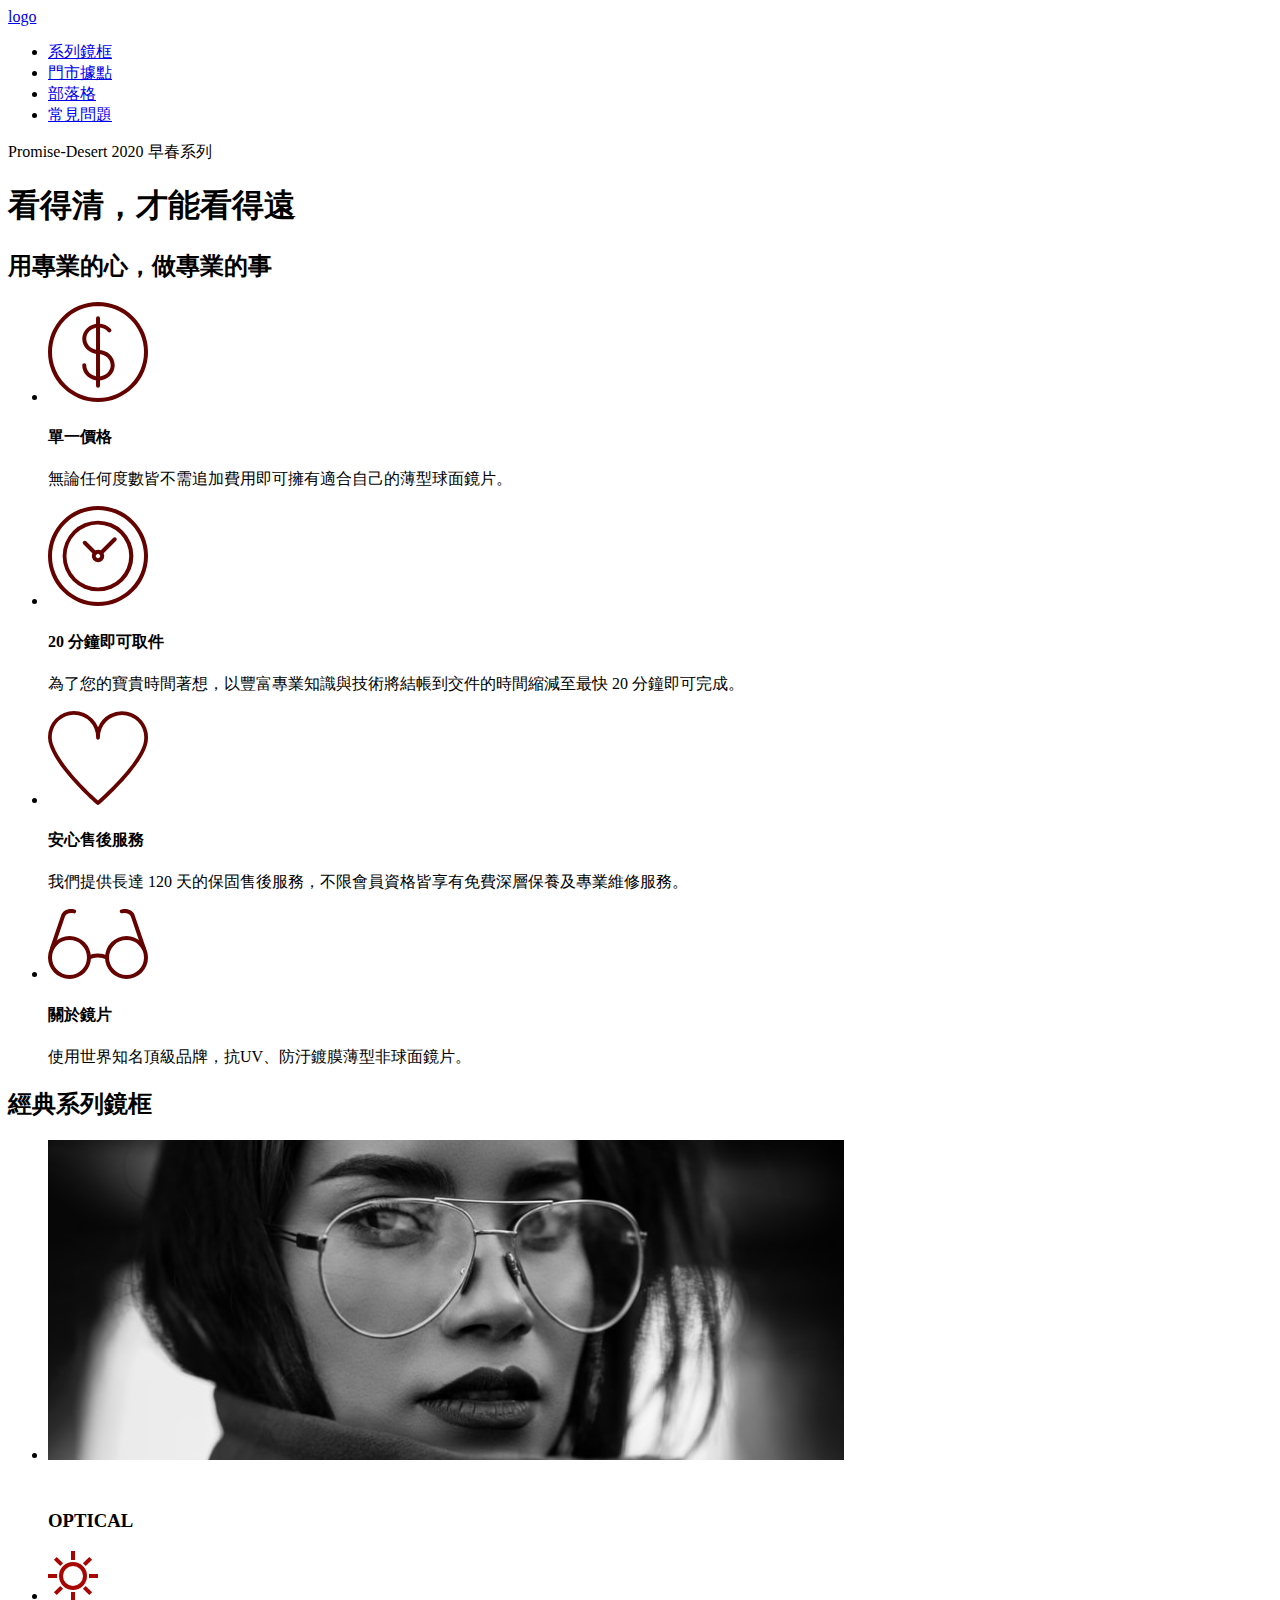
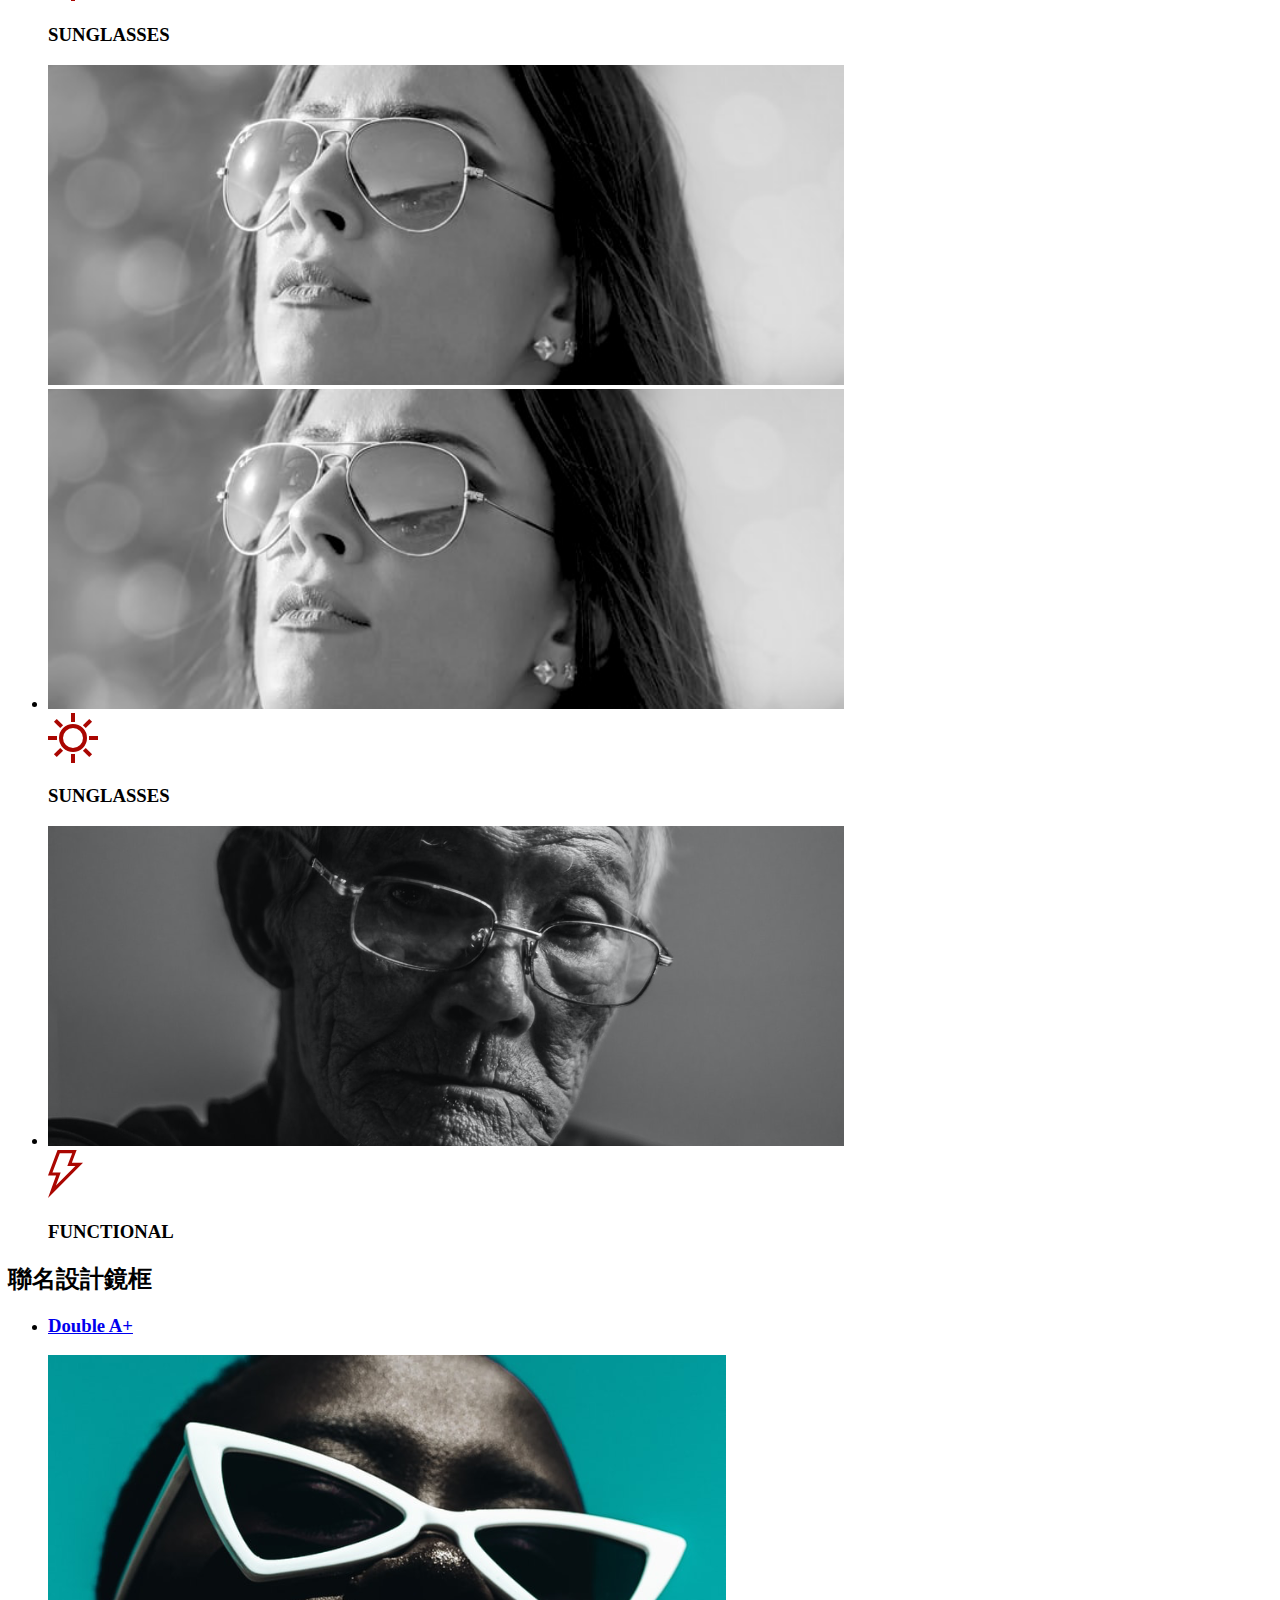
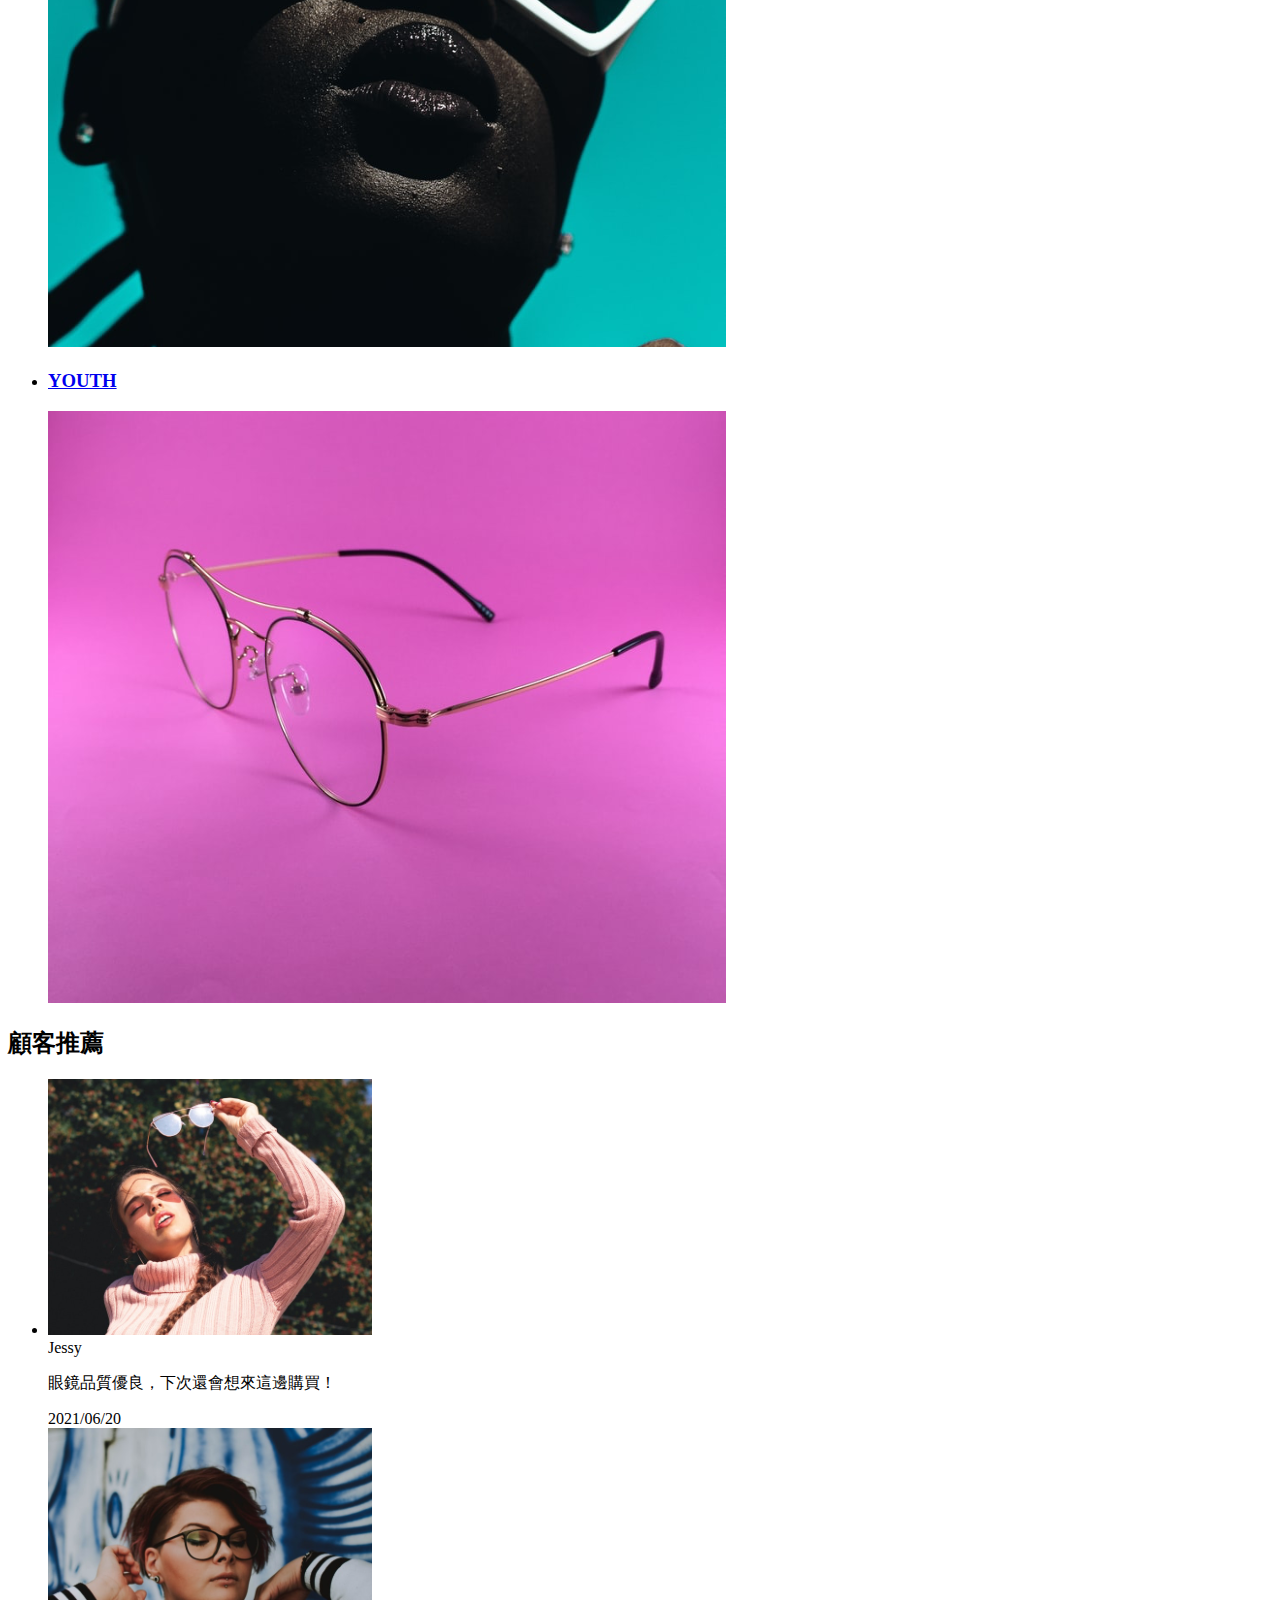
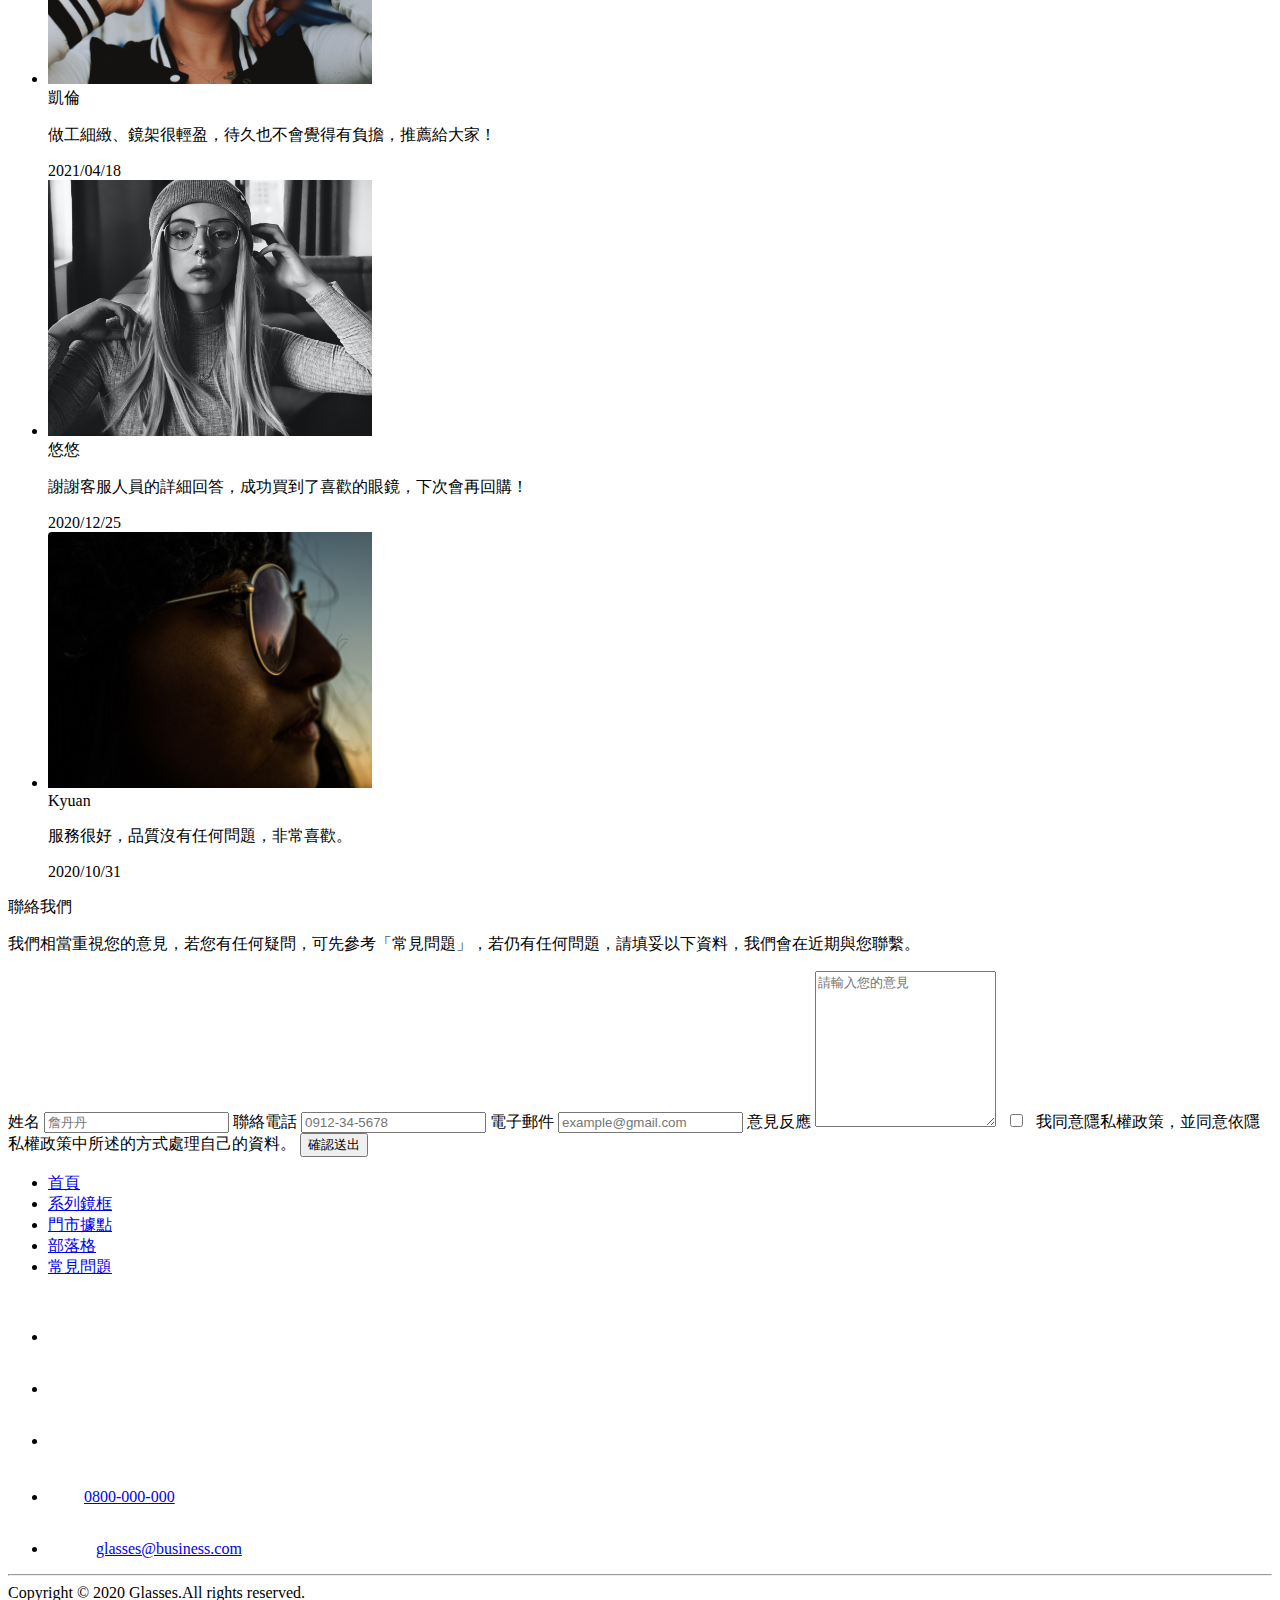
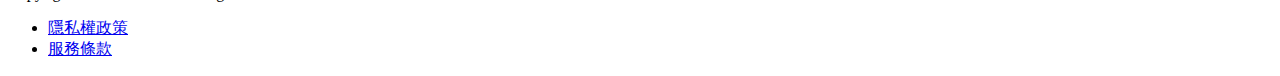
==== commit 4e2565f8: "Update 2021-07-23T08:18:08.072Z" ====
--- a/index.html
+++ b/index.html
@@ -39,24 +39,24 @@
   <section class="service">
     <div class="container">
       <h2 class="subTitle mb-5">用專業的心，做專業的事</h2>
-      <ul class="serviceList d-flex pb-10">
+      <ul class="serviceList d-flex">
         <li class="mr-0">
-          <img src="./assets/images/svg/iconfinder_circle-dollar.svg" alt="">
+          <img src="./assets/images/svg/icon-dollar.svg" alt="">
           <h4>單一價格</h4>
           <p>無論任何度數皆不需追加費用即可擁有適合自己的薄型球面鏡片。</p>
         </li>
         <li class="mr-0">
-          <img src="./assets/images/svg/iconfinder_clock.svg" alt="">
+          <img src="./assets/images/svg/icon-clock.svg" alt="">
           <h4>20 分鐘即可取件</h4>
           <p>為了您的寶貴時間著想，以豐富專業知識與技術將結帳到交件的時間縮減至最快 20 分鐘即可完成。</p>
         </li>
         <li class="mr-0">
-          <img src="./assets/images/svg/iconfinder_heart.svg" alt="">
+          <img src="./assets/images/svg/icon-heart.svg" alt="">
           <h4>安心售後服務</h4>
           <p>我們提供長達 120 天的保固售後服務，不限會員資格皆享有免費深層保養及專業維修服務。</p>
         </li>
         <li>
-          <img src="./assets/images/svg/iconfinder_glasses (1).svg" alt="">
+          <img src="./assets/images/svg/icon-glasses.svg" alt="">
           <h4>關於鏡片</h4>
           <p>使用世界知名頂級品牌，抗UV、防汙鍍膜薄型非球面鏡片。</p>
         </li>
@@ -68,7 +68,7 @@
     <h2 class="subTitle mb-5">經典系列鏡框</h2>
     <ul>
       <li class="d-flex mb-4">
-        <div class="seriesPhoto mr-0">
+        <div class="seriesPhoto">
           <img src="./assets/images/product-1.png" alt="">
         </div>
         <div class="seriesTitle d-flex">
@@ -78,8 +78,8 @@
           <h3>OPTICAL</h3>
         </div>
       </li>
-      <li class="sunglesses d-flex mb-4">
-        <div class="seriesTitle d-flex mr-0">
+      <li class="sunglessesD d-flex mb-4">
+        <div class="seriesTitle d-flex">
           <img src="./assets/images/svg/icon-sun.svg">
           <h3>SUNGLASSES</h3>
         </div>
@@ -87,8 +87,17 @@
           <img src="./assets/images/product-2.png" alt="">
         </div>
       </li>
+      <li class="sunglessesM d-flex mb-4">
+        <div class="seriesPhoto">
+          <img src="./assets/images/product-2.png" alt="">
+        </div>
+        <div class="seriesTitle d-flex">
+          <img src="./assets/images/svg/icon-sun.svg">
+          <h3>SUNGLASSES</h3>
+        </div>
+      </li>
       <li class="d-flex mb-4">
-        <div class="seriesPhoto mr-0">
+        <div class="seriesPhoto">
           <img src="./assets/images/product-3.png" alt="">
         </div>
         <div class="seriesTitle d-flex"> 
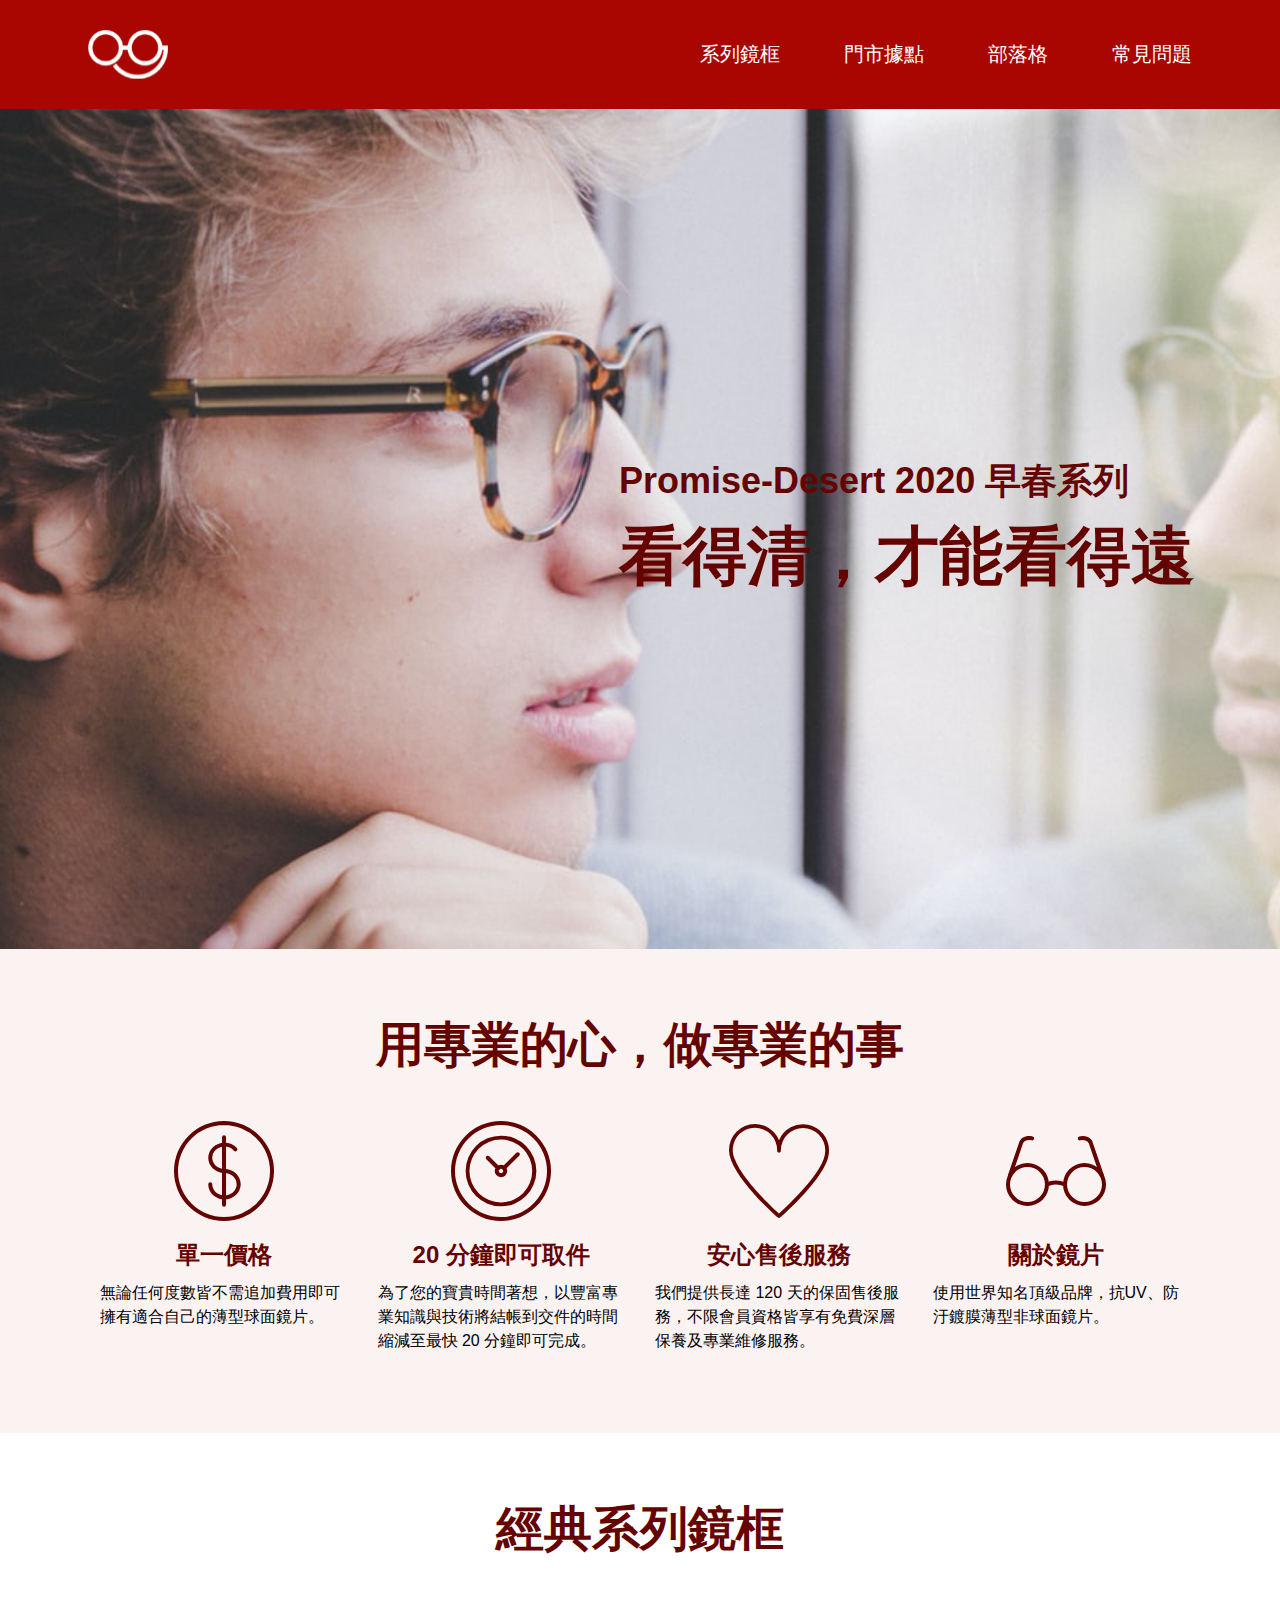
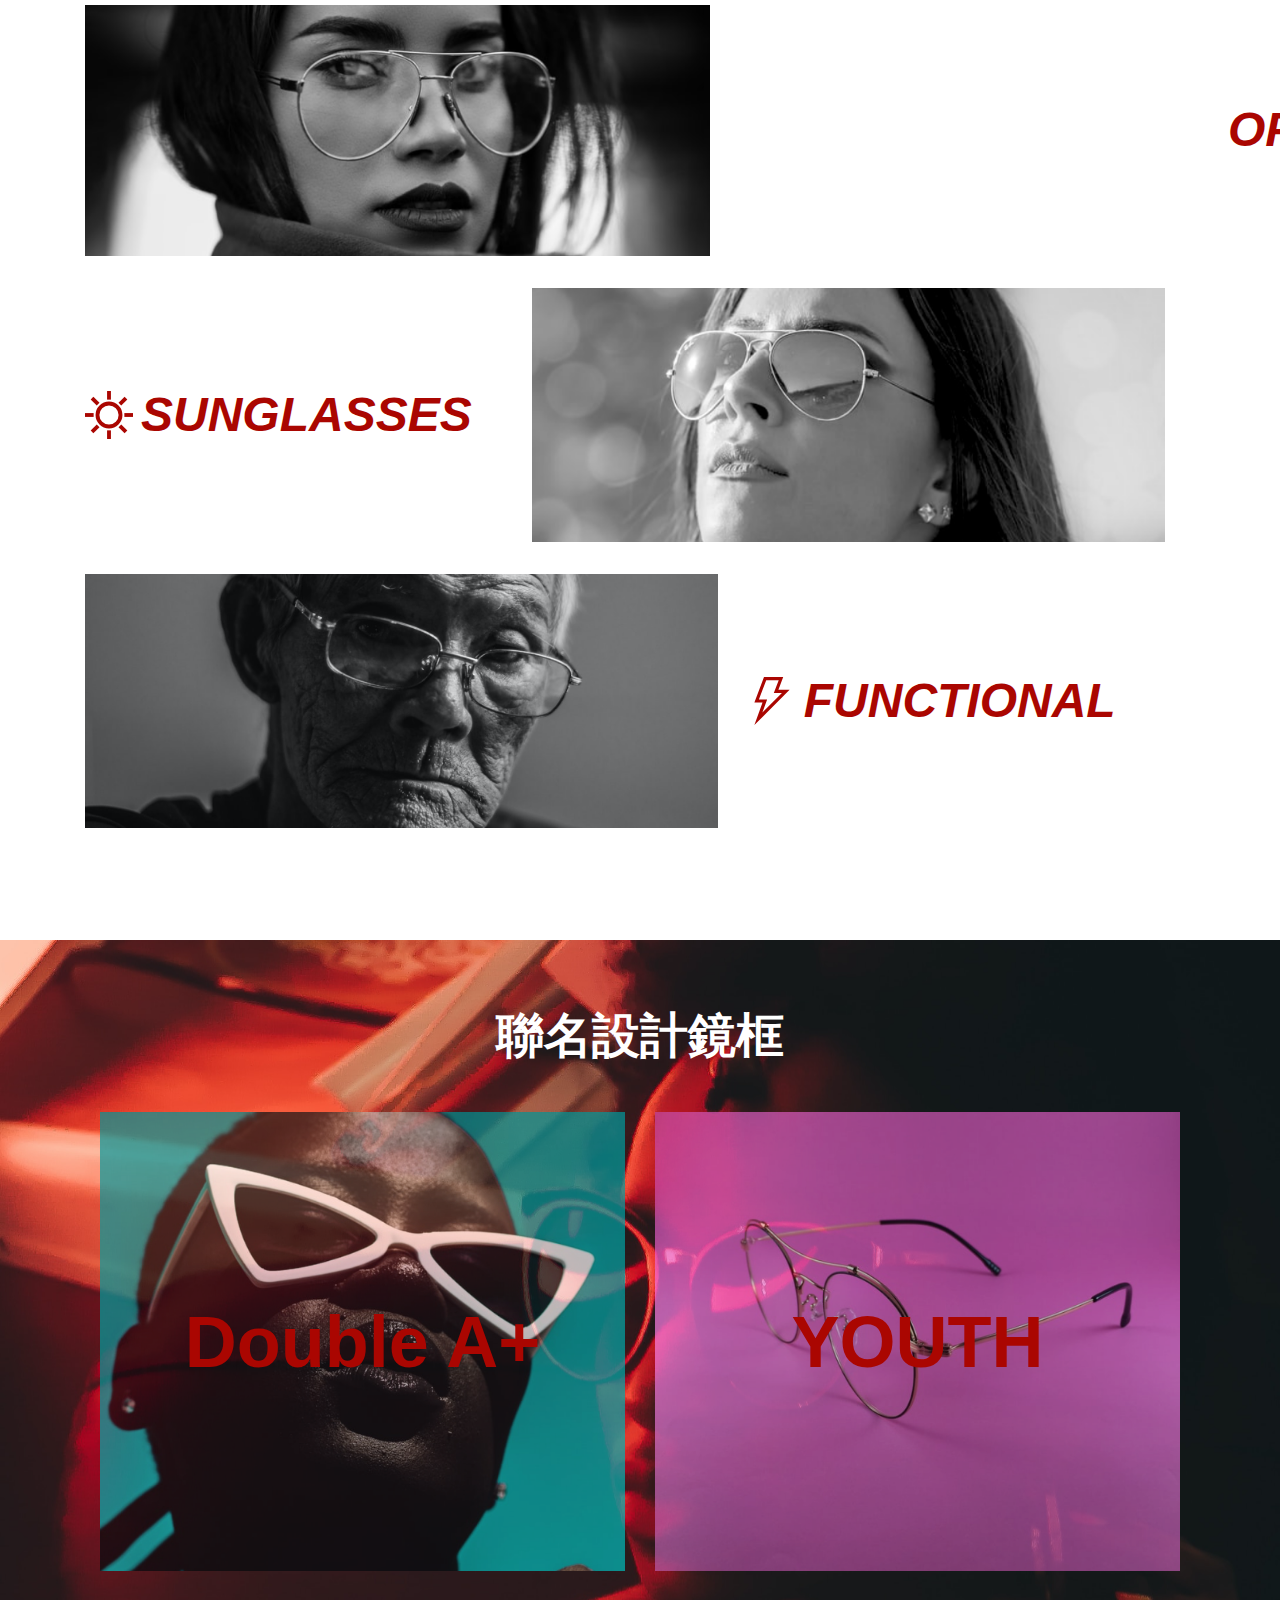
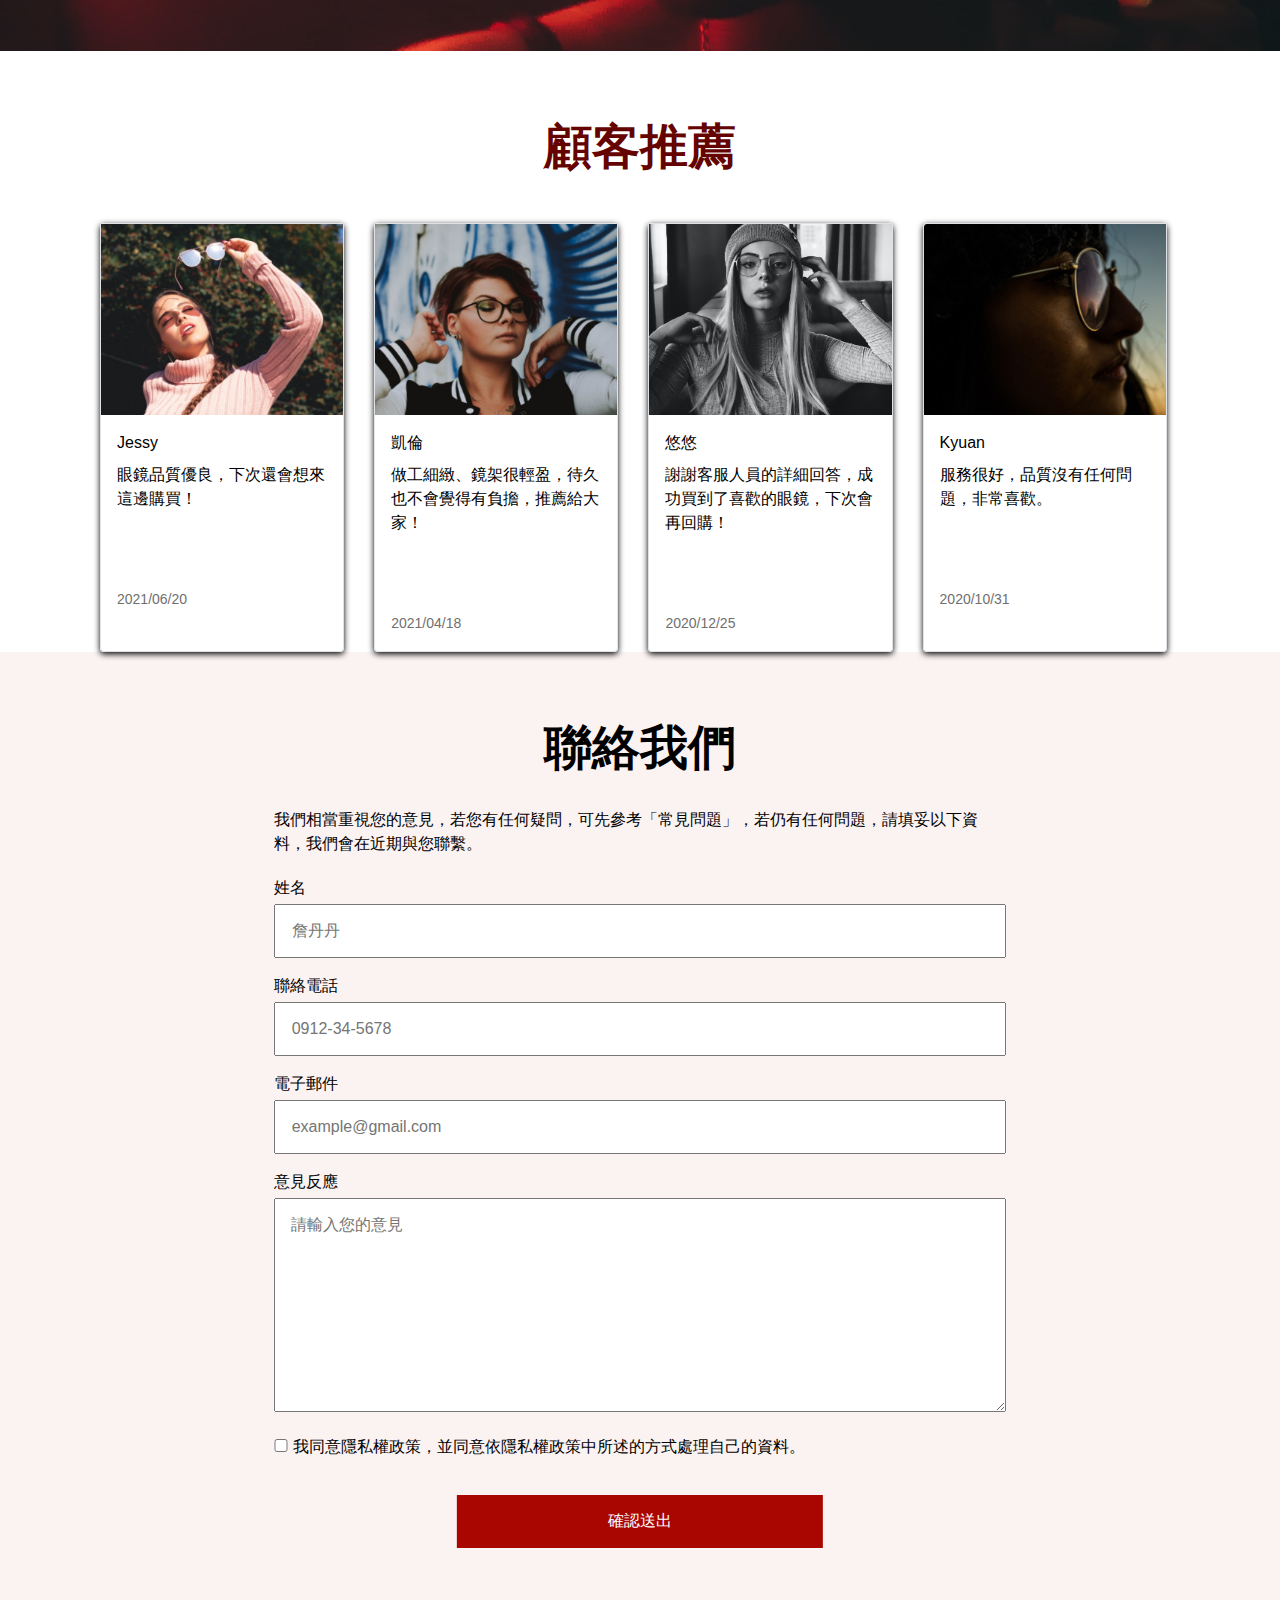
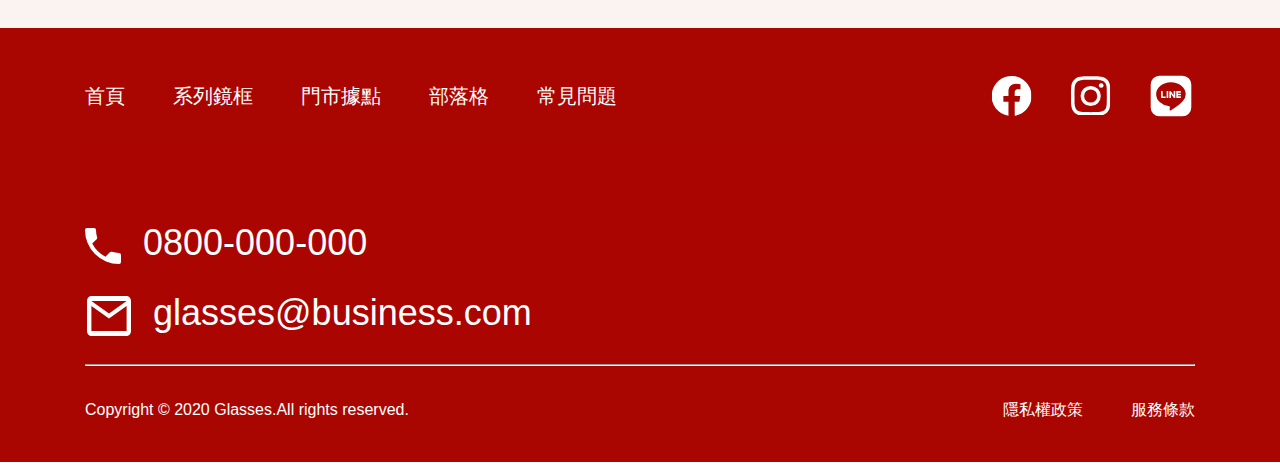
==== commit 2bcda914: "Update 2021-07-23T16:19:24.723Z" ====
--- a/index.html
+++ b/index.html
@@ -6,7 +6,9 @@
   <meta name="viewport" content="width=device-width, initial-scale=1.0">
   <meta http-equiv="X-UA-Compatible" content="ie=edge">
   <title>首頁</title>
+  
   <link rel="stylesheet" href="./assets/style/all.css">
+
   <link href="https://fonts.googleapis.com/css?family=Material+Icons%7CMaterial+Icons+Outlined%7CMaterial+Icons+Two+Tone%7CMaterial+Icons+Round%7CMaterial+Icons+Sharp" rel="stylesheet">
   <link rel="preconnect" href="https://fonts.googleapis.com">
   <link rel="preconnect" href="https://fonts.gstatic.com" crossorigin>
@@ -28,8 +30,8 @@
 
   
 <main>
-  <header class="banner d-flex">
-    <div class="container">
+  <header class="banner">
+    <div class="container d-flex">
       <div class="title d-flex">
         <span>Promise-Desert 2020 早春系列</span>
         <h1>看得清，才能看得遠</h1>
@@ -64,7 +66,7 @@
     </div>
   </section>
 
-  <section class="series container pb-10">
+  <section class="series container">
     <h2 class="subTitle mb-5">經典系列鏡框</h2>
     <ul>
       <li class="d-flex mb-4">
@@ -78,24 +80,17 @@
           <h3>OPTICAL</h3>
         </div>
       </li>
-      <li class="sunglessesD d-flex mb-4">
+
+      <li class="sunglasses d-flex mb-4">
+        <div class="seriesPhoto">
+          <img src="./assets/images/product-2.png" alt="">
+        </div>
         <div class="seriesTitle d-flex">
           <img src="./assets/images/svg/icon-sun.svg">
           <h3>SUNGLASSES</h3>
         </div>
-        <div class="seriesPhoto">
-          <img src="./assets/images/product-2.png" alt="">
-        </div>
-      </li>
-      <li class="sunglessesM d-flex mb-4">
-        <div class="seriesPhoto">
-          <img src="./assets/images/product-2.png" alt="">
-        </div>
-        <div class="seriesTitle d-flex">
-          <img src="./assets/images/svg/icon-sun.svg">
-          <h3>SUNGLASSES</h3>
-        </div>
-      </li>
+      </li>
+      
       <li class="d-flex mb-4">
         <div class="seriesPhoto">
           <img src="./assets/images/product-3.png" alt="">
@@ -112,13 +107,13 @@
     <div class="container">
       <h2 class="subTitle mb-5">聯名設計鏡框</h2>
       <ul class="d-flex">
-        <li class="coBrandItem mr-0">
+        <li class="coBrandItem mx-0">
           <a href="#">
           <h3>Double A+</h3>
           <img src="./assets/images/product-8.png">
           </a>
         </li>
-        <li class="coBrandItem">
+        <li class="coBrandItem mx-0">
           <a href="#">
           <h3>YOUTH</h3>
           <img src="./assets/images/product-9.png">
--- a/assets/style/all.css
+++ b/assets/style/all.css
@@ -0,0 +1,431 @@
+/* http://meyerweb.com/eric/tools/css/reset/ 
+   v2.0 | 20110126
+   License: none (public domain)
+*/
+html, body, div, span, applet, object, iframe,
+h1, h2, h3, h4, h5, h6, p, blockquote, pre,
+a, abbr, acronym, address, big, cite, code,
+del, dfn, em, img, ins, kbd, q, s, samp,
+small, strike, strong, sub, sup, tt, var,
+b, u, i, center,
+dl, dt, dd, ol, ul, li,
+fieldset, form, label, legend,
+table, caption, tbody, tfoot, thead, tr, th, td,
+article, aside, canvas, details, embed,
+figure, figcaption, footer, header, hgroup,
+menu, nav, output, ruby, section, summary,
+time, mark, audio, video {
+  margin: 0;
+  padding: 0;
+  border: 0;
+  font-size: 100%;
+  font: inherit;
+  vertical-align: baseline; }
+
+/* HTML5 display-role reset for older browsers */
+article, aside, details, figcaption, figure,
+footer, header, hgroup, menu, nav, section {
+  display: block; }
+
+body {
+  line-height: 1; }
+
+ol, ul {
+  list-style: none; }
+
+blockquote, q {
+  quotes: none; }
+
+blockquote:before, blockquote:after,
+q:before, q:after {
+  content: '';
+  content: none; }
+
+table {
+  border-collapse: collapse;
+  border-spacing: 0; }
+
+*, *::before, *::after {
+  -webkit-box-sizing: border-box;
+          box-sizing: border-box; }
+
+body {
+  font-family: -apple-system, BlinkMacSystemFont, "Segoe UI", "Noto Sans", Roboto, "Helvetica Neue", Arial, sans-serif;
+  line-height: 1.5; }
+
+img {
+  max-width: 100%;
+  vertical-align: middle;
+  height: auto; }
+
+.d-flex {
+  display: -webkit-box;
+  display: -ms-flexbox;
+  display: flex; }
+
+.mb-1 {
+  margin-bottom: 8px; }
+
+.mb-2 {
+  margin-bottom: 16px; }
+
+.mb-3 {
+  margin-bottom: 24px; }
+
+.mb-4 {
+  margin-bottom: 32px; }
+
+.pr-4 {
+  padding-right: 32px; }
+
+.pl-4 {
+  padding-left: 32px; }
+
+.mb-5 {
+  margin-bottom: 40px; }
+
+.mb-6 {
+  margin-bottom: 48px; }
+
+.ml-6 {
+  margin-left: 48px; }
+
+.pb-10 {
+  padding-bottom: 80px; }
+
+.mx-0 {
+  margin: 0 15px; }
+
+.container {
+  max-width: 1140px;
+  margin: 0 auto;
+  padding: 0 15px; }
+  @media (max-width: 768px) {
+    .container {
+      max-width: 720px; } }
+  @media (max-width: 375px) {
+    .container {
+      max-width: 375px; } }
+
+.subTitle {
+  font-size: 48px;
+  font-weight: 700;
+  text-align: center; }
+  @media (max-width: 768px) {
+    .subTitle {
+      font-size: 32px;
+      margin-bottom: 32px; } }
+  @media (max-width: 375px) {
+    .subTitle {
+      margin-bottom: 20px;
+      font-size: 20px; } }
+
+.banner {
+  background-image: url(../images/banner.png);
+  background-repeat: no-repeat;
+  height: 840px;
+  -webkit-box-align: center;
+      -ms-flex-align: center;
+          align-items: center; }
+  @media (max-width: 768px) {
+    .banner {
+      background-position: center; } }
+  .banner .container {
+    height: 100%;
+    -webkit-box-pack: end;
+        -ms-flex-pack: end;
+            justify-content: flex-end;
+    -webkit-box-align: center;
+        -ms-flex-align: center;
+            align-items: center; }
+    .banner .container .title {
+      -webkit-box-orient: vertical;
+      -webkit-box-direction: normal;
+          -ms-flex-direction: column;
+              flex-direction: column; }
+      .banner .container .title span {
+        color: #650300;
+        font-size: 36px;
+        line-height: 1.5;
+        font-weight: 600; }
+        @media (max-width: 768px) {
+          .banner .container .title span {
+            font-size: 20px; } }
+      .banner .container .title h1 {
+        color: #650300;
+        font-size: 64px;
+        font-weight: 700; }
+        @media (max-width: 768px) {
+          .banner .container .title h1 {
+            font-size: 48px; } }
+
+.service {
+  padding-top: 60px;
+  background-color: #AA06010D;
+  color: #650300; }
+  @media (max-width: 768px) {
+    .service {
+      padding-top: 40px; } }
+  @media (max-width: 375px) {
+    .service {
+      padding-top: 32px; } }
+  .service .serviceList {
+    -ms-flex-wrap: wrap;
+        flex-wrap: wrap;
+    padding-bottom: 80px; }
+    @media (max-width: 768px) {
+      .service .serviceList {
+        padding-bottom: 24px; } }
+    .service .serviceList li {
+      max-width: 25%;
+      text-align: center;
+      padding: 0 15px;
+      margin: 0 auto; }
+      @media (max-width: 768px) {
+        .service .serviceList li {
+          margin-bottom: 32px;
+          max-width: 50%;
+          padding: 0 52px; } }
+      @media (max-width: 375px) {
+        .service .serviceList li {
+          max-width: 100%; } }
+      .service .serviceList li img {
+        width: 100px;
+        height: 100px;
+        margin-bottom: 16px; }
+      .service .serviceList li h4 {
+        font-size: 24px;
+        font-weight: 700;
+        margin-bottom: 8px; }
+      .service .serviceList li p {
+        text-align: left;
+        color: #000; }
+
+.series {
+  padding-top: 60px;
+  padding-bottom: 80px; }
+  @media (max-width: 768px) {
+    .series {
+      padding-top: 40px;
+      padding-bottom: 48px; } }
+  .series h2 {
+    color: #650300; }
+  .series ul {
+    margin-bottom: 8px; }
+    .series ul .sunglasses {
+      -webkit-box-orient: horizontal;
+      -webkit-box-direction: reverse;
+          -ms-flex-direction: row-reverse;
+              flex-direction: row-reverse; }
+      @media (max-width: 768px) {
+        .series ul .sunglasses {
+          -webkit-box-orient: horizontal;
+          -webkit-box-direction: normal;
+              -ms-flex-direction: row;
+                  flex-direction: row; } }
+    .series ul .seriesPhoto {
+      width: 58%;
+      margin-right: 30px; }
+    .series ul .seriesTitle {
+      width: 41%;
+      font-size: 48px;
+      -webkit-box-align: center;
+          -ms-flex-align: center;
+              align-items: center;
+      font-style: italic;
+      font-weight: 700;
+      color: #AA0601; }
+      @media (max-width: 768px) {
+        .series ul .seriesTitle {
+          font-size: 28px; } }
+      .series ul .seriesTitle img {
+        width: 48px;
+        height: 48px;
+        margin-right: 8px; }
+        @media (max-width: 768px) {
+          .series ul .seriesTitle img {
+            width: 40px;
+            height: 40px; } }
+      .series ul .seriesTitle span {
+        font-size: 40px;
+        color: #AA0601;
+        margin-right: 8px; }
+
+.coBrand {
+  padding-top: 60px;
+  background-image: url(../images/bg.png); }
+  @media (max-width: 768px) {
+    .coBrand {
+      padding-top: 40px;
+      padding-bottom: 56px; } }
+  .coBrand .subTitle {
+    color: #fff; }
+  .coBrand ul {
+    font-size: 72px;
+    text-align: center; }
+    @media (max-width: 768px) {
+      .coBrand ul {
+        font-size: 32px; } }
+    .coBrand ul a {
+      text-decoration: none;
+      color: #AA0601;
+      font-weight: 700; }
+    .coBrand ul .coBrandItem {
+      width: 50%;
+      position: relative; }
+      .coBrand ul .coBrandItem img {
+        opacity: 0.7; }
+      .coBrand ul .coBrandItem h3 {
+        width: 400px;
+        z-index: 1;
+        position: absolute;
+        top: 50%;
+        left: 50%;
+        -webkit-transform: translate(-50%, -50%);
+            -ms-transform: translate(-50%, -50%);
+                transform: translate(-50%, -50%); }
+
+.recommend {
+  padding-top: 60px; }
+  @media (max-width: 768px) {
+    .recommend {
+      padding-top: 40px;
+      padding-bottom: 24px; } }
+  .recommend .subTitle {
+    color: #650300; }
+  .recommend ul {
+    -ms-flex-wrap: wrap;
+        flex-wrap: wrap; }
+    .recommend ul li {
+      border: 1px solid #DEE2E6;
+      width: 22%;
+      border-radius: 4px;
+      -webkit-box-shadow: 0px 2px 6px;
+              box-shadow: 0px 2px 6px; }
+      @media (max-width: 768px) {
+        .recommend ul li {
+          width: 45%;
+          margin-bottom: 32px; } }
+      @media (max-width: 375px) {
+        .recommend ul li {
+          width: 100%;
+          margin-bottom: 16px; } }
+      .recommend ul li .comment {
+        padding: 16px; }
+        .recommend ul li .comment .name {
+          margin-bottom: 8px; }
+        .recommend ul li .comment p {
+          margin-bottom: 76px; }
+        .recommend ul li .comment span {
+          color: #707070;
+          font-size: 14px; }
+
+.contact {
+  padding-top: 60px;
+  background-color: #AA06010D; }
+  .contact .formWrap {
+    position: relative;
+    width: 66%;
+    margin: 0 auto; }
+    .contact .formWrap p {
+      margin-bottom: 20px; }
+    .contact .formWrap input {
+      width: 100%;
+      margin: 4px 0 16px;
+      padding: 1rem;
+      font-size: 16px; }
+    .contact .formWrap textarea {
+      margin-top: 4px;
+      margin-bottom: 16px;
+      width: 100%;
+      padding: 1rem;
+      font-size: 16px; }
+    .contact .formWrap .formBtn {
+      width: 50%;
+      margin-top: 60px;
+      background-color: #AA0601;
+      color: #fff;
+      border: none;
+      position: absolute;
+      left: 50%;
+      -webkit-transform: translate(-50%);
+          -ms-transform: translate(-50%);
+              transform: translate(-50%);
+      cursor: pointer; }
+      .contact .formWrap .formBtn:hover {
+        background-color: #650300; }
+
+nav {
+  background-color: #AA0601;
+  -webkit-box-pack: justify;
+      -ms-flex-pack: justify;
+          justify-content: space-between;
+  padding: 30px 88px;
+  font-size: 20px; }
+  nav .logo {
+    background-image: url(../images/logo.png);
+    width: 80px;
+    height: 48.57px;
+    text-indent: 101%;
+    overflow: hidden;
+    white-space: wrap;
+    display: block; }
+    @media (max-width: 375px) {
+      nav .logo {
+        width: 100%; } }
+  nav ul {
+    -ms-flex-wrap: wrap;
+        flex-wrap: wrap;
+    -webkit-box-align: center;
+        -ms-flex-align: center;
+            align-items: center;
+    -ms-flex-pack: distribute;
+        justify-content: space-around; }
+    nav ul a {
+      padding: 8px 0;
+      text-decoration: none;
+      color: #fff; }
+  @media (max-width: 768px) {
+    nav {
+      padding: 30px 39px; } }
+  @media (max-width: 375px) {
+    nav a {
+      width: 50%; } }
+
+.footer {
+  padding: 44px 0 40px 0;
+  background-color: #AA0601;
+  color: #fff; }
+  .footer .footerNav {
+    margin-bottom: 36px;
+    -webkit-box-pack: justify;
+        -ms-flex-pack: justify;
+            justify-content: space-between;
+    -webkit-box-align: center;
+        -ms-flex-align: center;
+            align-items: center;
+    font-size: 20px; }
+  .footer .footerItem a {
+    text-decoration: none;
+    color: #fff;
+    margin-right: 48px; }
+  .footer .socialMedia li {
+    margin-left: 32px; }
+  .footer .contact {
+    font-size: 36px; }
+    .footer .contact a {
+      color: #fff;
+      text-decoration: none; }
+    .footer .contact .phone img {
+      margin-right: 22px; }
+    .footer .contact .email img {
+      margin-right: 20px; }
+  .footer .right {
+    -webkit-box-pack: justify;
+        -ms-flex-pack: justify;
+            justify-content: space-between; }
+    .footer .right a {
+      text-decoration: none;
+      color: #fff; }
+
+/*# sourceMappingURL=all.css.map */
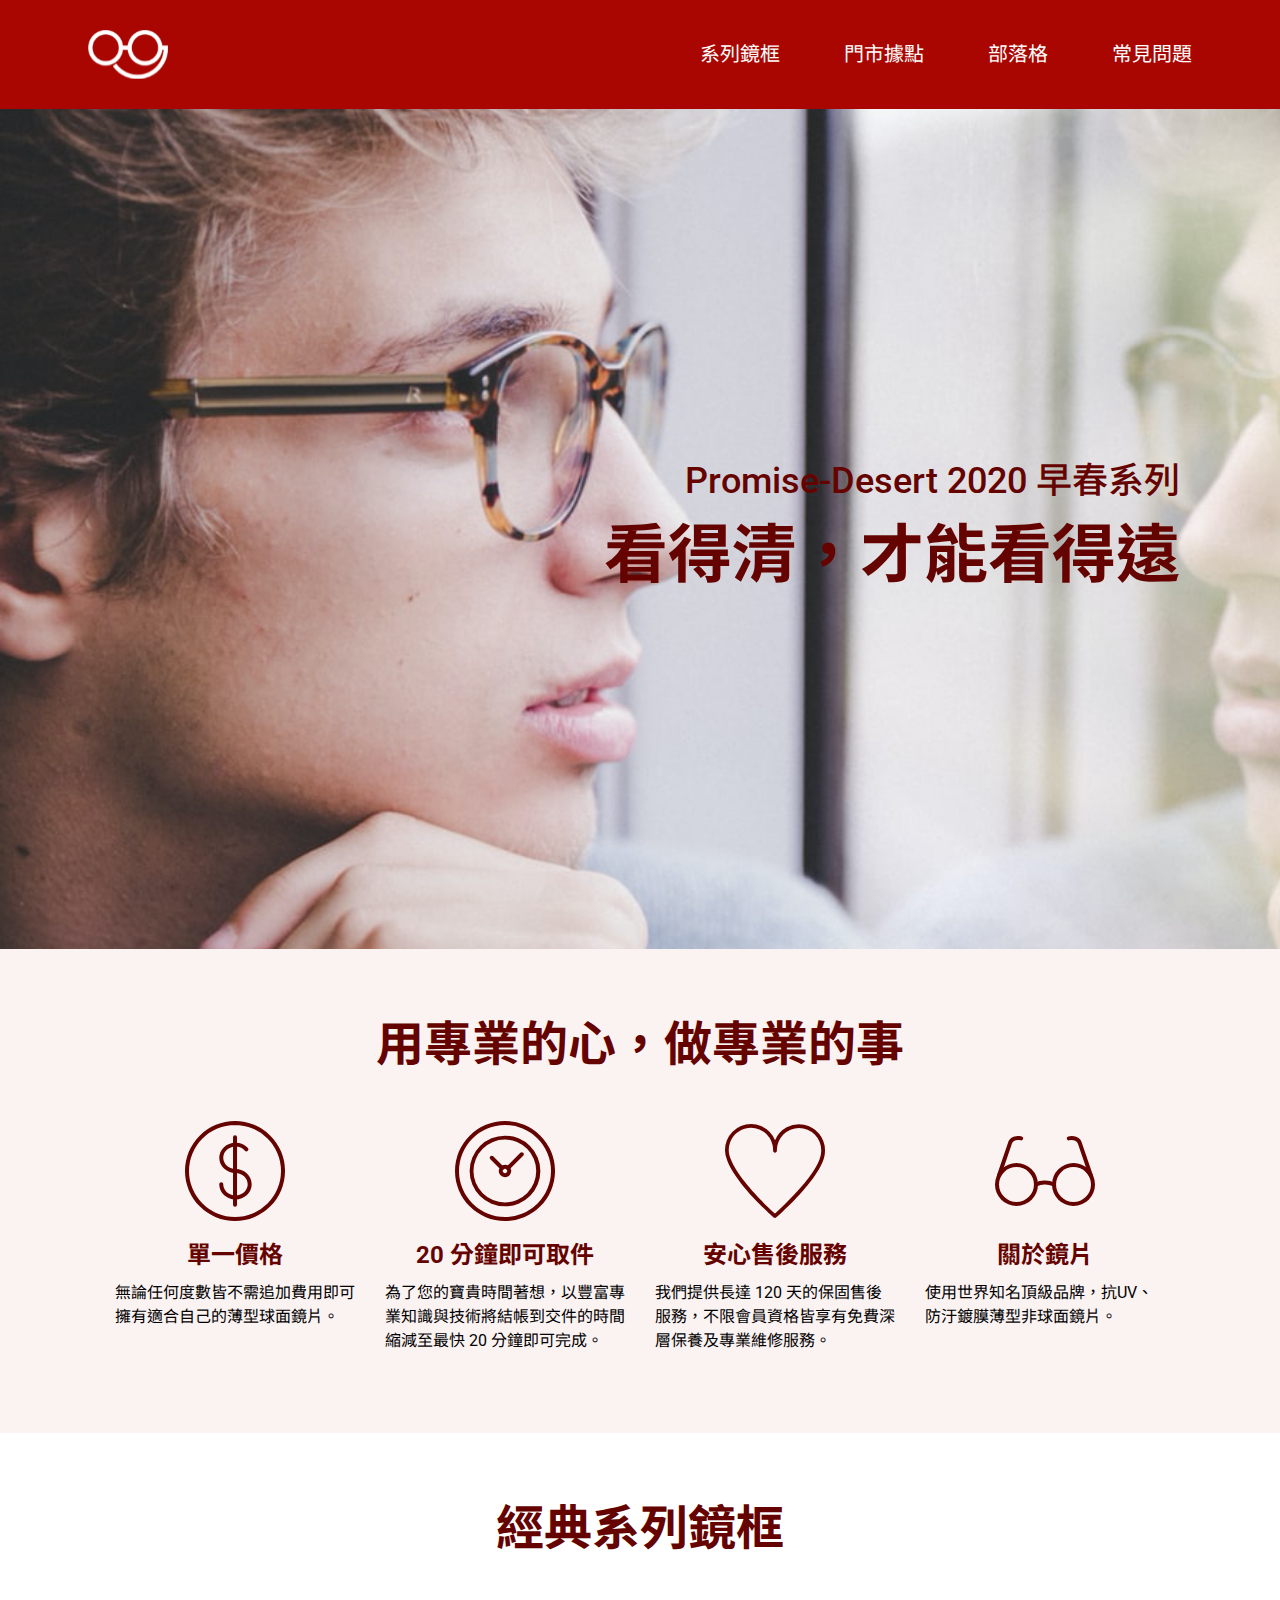
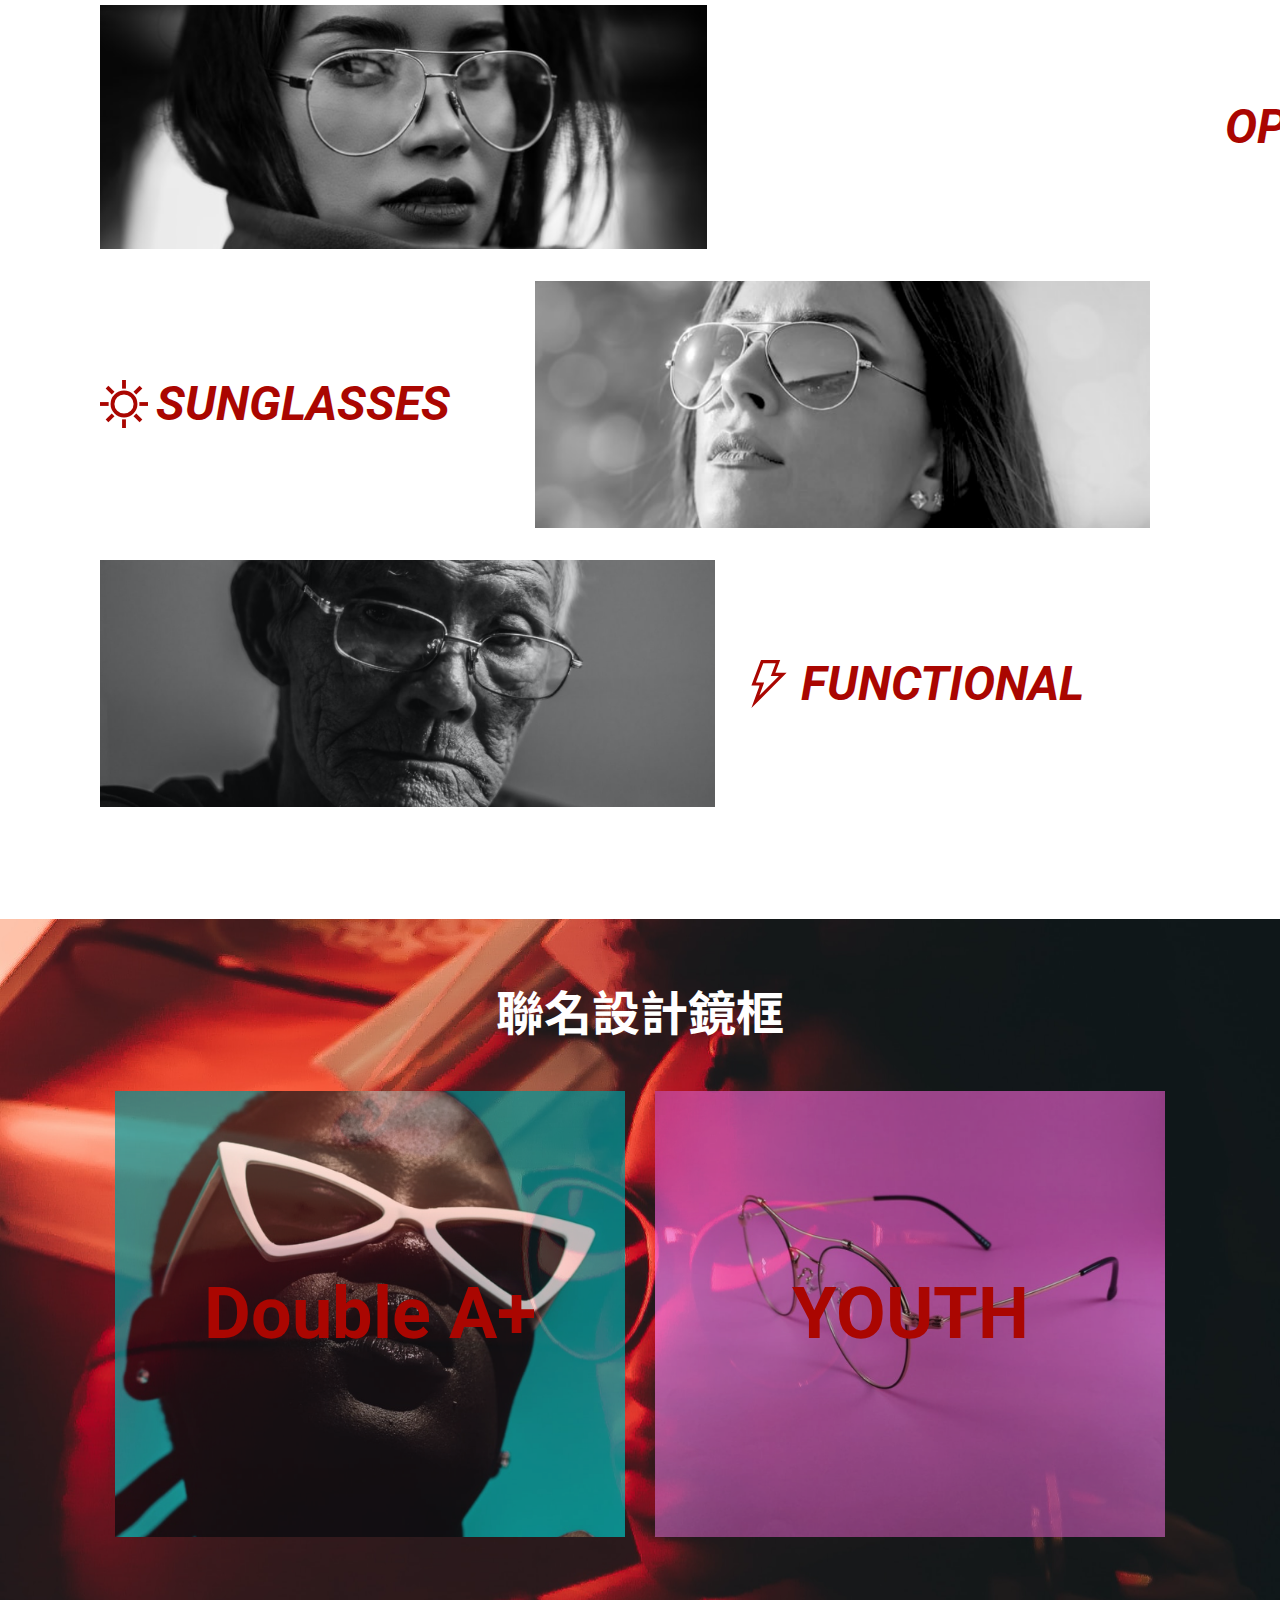
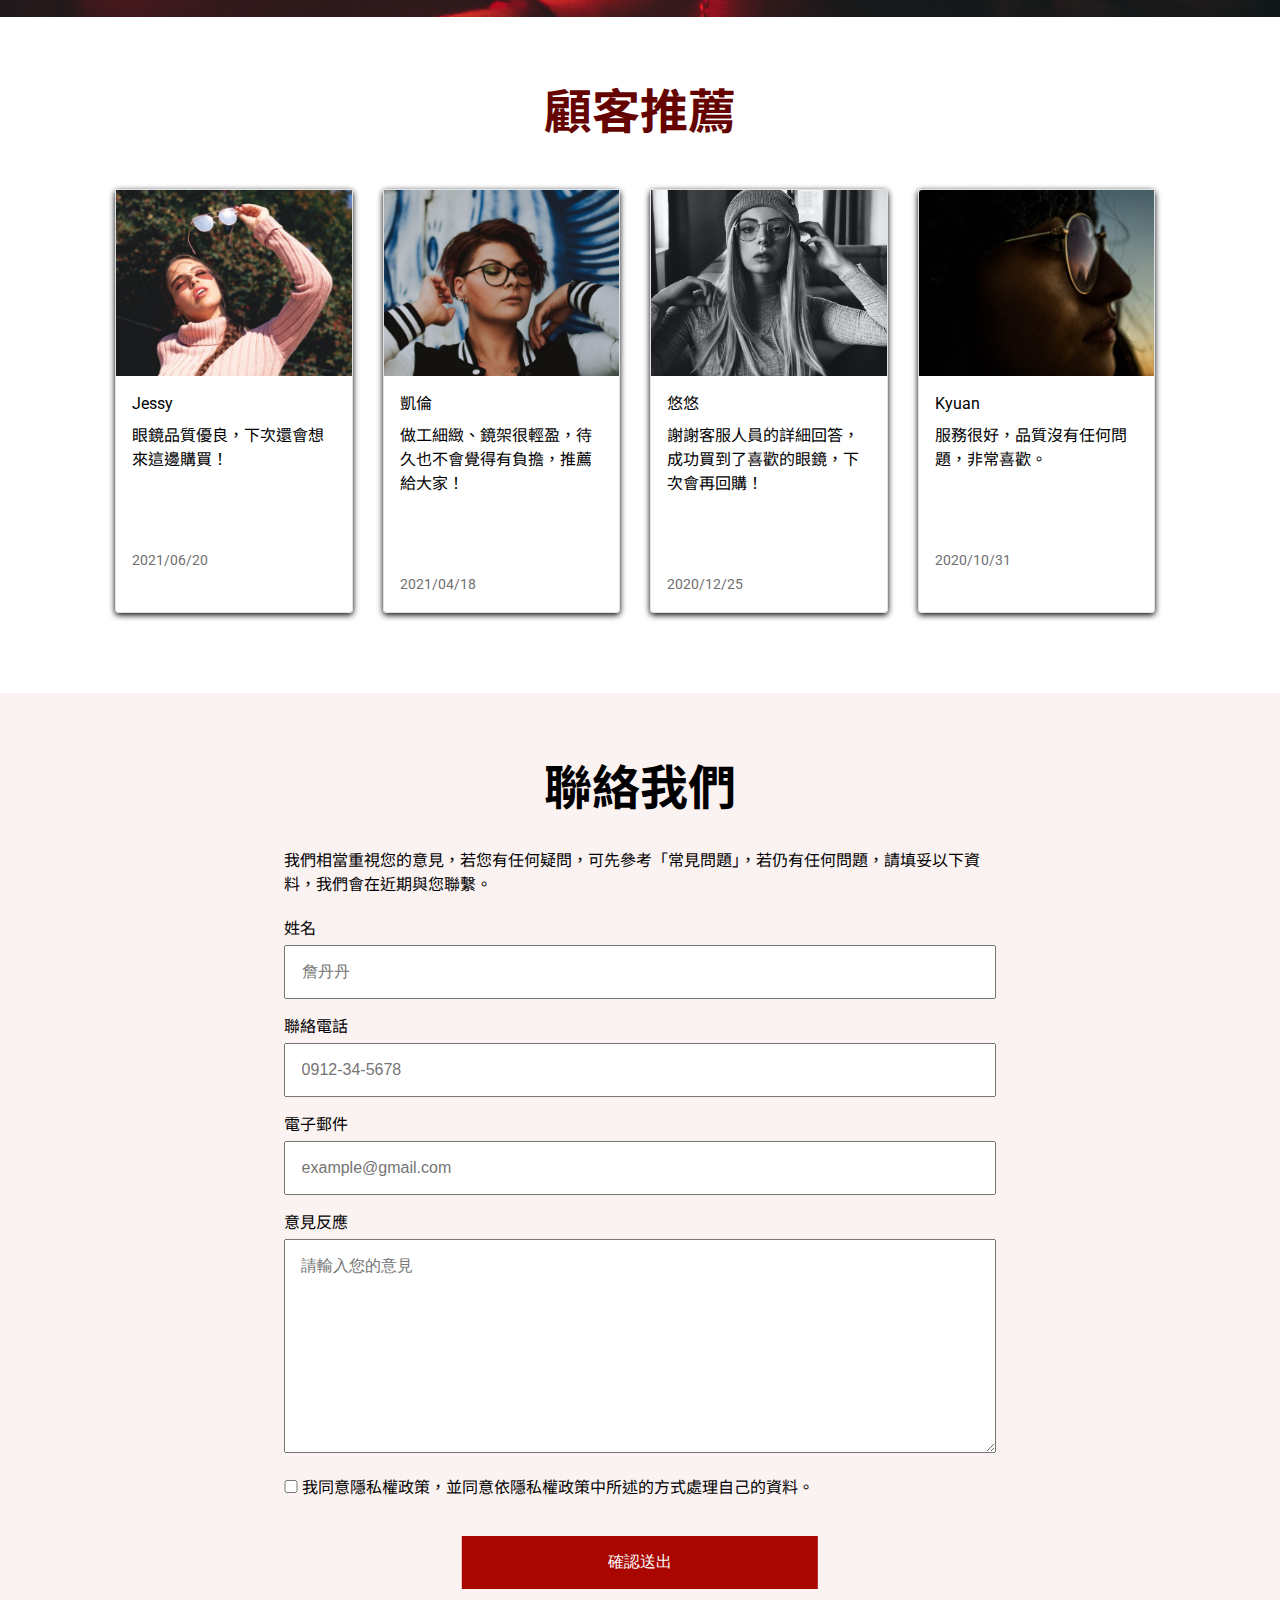
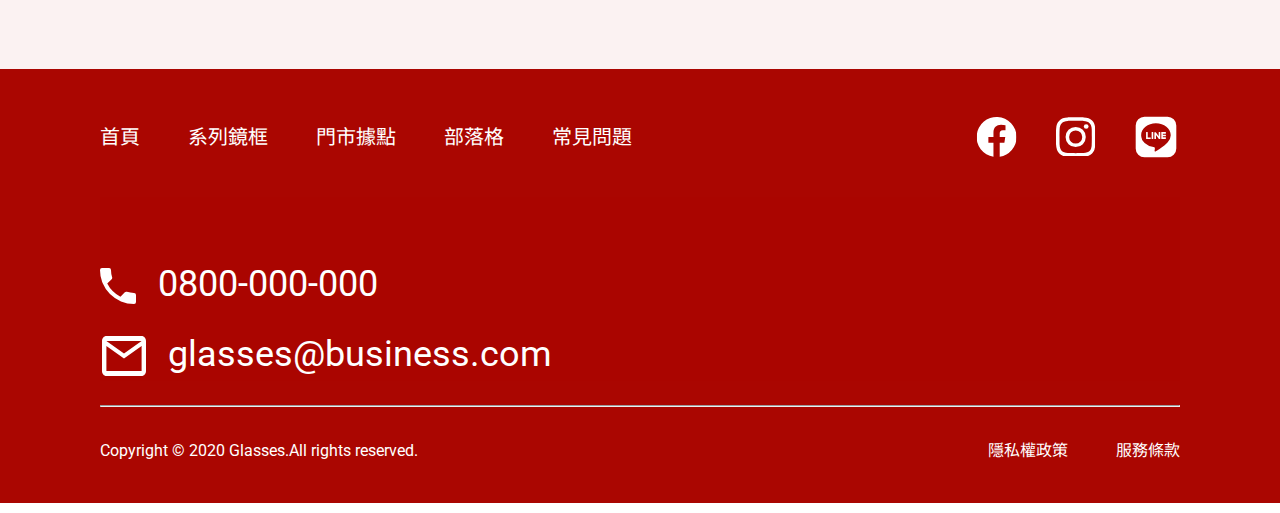
==== commit 966d9a59: "Update 2021-07-26T17:15:12.487Z" ====
--- a/index.html
+++ b/index.html
@@ -5,14 +5,14 @@
   <meta charset="UTF-8">
   <meta name="viewport" content="width=device-width, initial-scale=1.0">
   <meta http-equiv="X-UA-Compatible" content="ie=edge">
-  <title>首頁</title>
+  <title>眼鏡形象網站</title>
   
   <link rel="stylesheet" href="./assets/style/all.css">
 
   <link href="https://fonts.googleapis.com/css?family=Material+Icons%7CMaterial+Icons+Outlined%7CMaterial+Icons+Two+Tone%7CMaterial+Icons+Round%7CMaterial+Icons+Sharp" rel="stylesheet">
   <link rel="preconnect" href="https://fonts.googleapis.com">
   <link rel="preconnect" href="https://fonts.gstatic.com" crossorigin>
-  <link href="https://fonts.googleapis.com/css2?family=Noto+Sans+TC:wght@400;500;700;900&display=swap" rel="stylesheet">
+  <link href="https://fonts.googleapis.com/css2?family=Noto+Sans+TC:wght@400;700&amp;family=Roboto:ital,wght@0,400;0,500;0,700;1,400;1,900&amp;display=swap" rel="stylesheet">
 </head>
 
 <body>
@@ -32,15 +32,14 @@
 <main>
   <header class="banner">
     <div class="container d-flex">
-      <div class="title d-flex">
-        <span>Promise-Desert 2020 早春系列</span>
-        <h1>看得清，才能看得遠</h1>
+      <div class="title">
+        <h2>Promise-Desert 2020 早春系列<br><span>看得清，才能看得遠</span></h2>
       </div>
     </div>
   </header>
   <section class="service">
     <div class="container">
-      <h2 class="subTitle mb-5">用專業的心，做專業的事</h2>
+      <h3 class="subTitle mb-5">用專業的心，做專業的事</h3>
       <ul class="serviceList d-flex">
         <li class="mr-0">
           <img src="./assets/images/svg/icon-dollar.svg" alt="">
@@ -67,7 +66,7 @@
   </section>
 
   <section class="series container">
-    <h2 class="subTitle mb-5">經典系列鏡框</h2>
+    <h3 class="subTitle mb-5">經典系列鏡框</h3>
     <ul>
       <li class="d-flex mb-4">
         <div class="seriesPhoto">
@@ -105,17 +104,17 @@
 
   <section class="coBrand pb-10">
     <div class="container">
-      <h2 class="subTitle mb-5">聯名設計鏡框</h2>
+      <h3 class="subTitle mb-5">聯名設計鏡框</h3>
       <ul class="d-flex">
         <li class="coBrandItem mx-0">
           <a href="#">
-          <h3>Double A+</h3>
+          <h4>Double A+</h4>
           <img src="./assets/images/product-8.png">
           </a>
         </li>
         <li class="coBrandItem mx-0">
           <a href="#">
-          <h3>YOUTH</h3>
+          <h4>YOUTH</h4>
           <img src="./assets/images/product-9.png">
         </a>
         </li>
@@ -123,8 +122,8 @@
     </div>
   </section>
 
-  <section class="recommend container pb-10">
-    <h2 class="subTitle mb-5">顧客推薦</h2>
+  <section class="recommend container">
+    <h3 class="subTitle mb-5">顧客推薦</h3>
     <ul class="d-flex">
       <li class="mx-0">
         <img src="./assets/images/rec-1.png" alt="">
@@ -166,7 +165,7 @@
       <div class="subTitle mb-3">聯絡我們</div>
       <div class="formWrap pb-10">
         <p>我們相當重視您的意見，若您有任何疑問，可先參考「常見問題」，若仍有任何問題，請填妥以下資料，我們會在近期與您聯繫。</p>
-        <form action="" class="pb-10">
+        <form action="#" class="pb-10">
           <label for="">姓名</label>
           <input type="text" placeholder="詹丹丹">
           <label for="">聯絡電話</label>
--- a/assets/style/all.css
+++ b/assets/style/all.css
@@ -50,7 +50,7 @@
           box-sizing: border-box; }
 
 body {
-  font-family: -apple-system, BlinkMacSystemFont, "Segoe UI", "Noto Sans", Roboto, "Helvetica Neue", Arial, sans-serif;
+  font-family: "Roboto", "Noto Sans TC", -apple-system, BlinkMacSystemFont, "Segoe UI", "Microsoft JhengHei", "Helvetica Neue", Arial, sans-serif;
   line-height: 1.5; }
 
 img {
@@ -97,15 +97,15 @@
   margin: 0 15px; }
 
 .container {
-  max-width: 1140px;
+  max-width: 1110px;
   margin: 0 auto;
   padding: 0 15px; }
   @media (max-width: 768px) {
     .container {
-      max-width: 720px; } }
+      max-width: 690px; } }
   @media (max-width: 375px) {
     .container {
-      max-width: 375px; } }
+      max-width: 345px; } }
 
 .subTitle {
   font-size: 48px;
@@ -123,10 +123,7 @@
 .banner {
   background-image: url(../images/banner.png);
   background-repeat: no-repeat;
-  height: 840px;
-  -webkit-box-align: center;
-      -ms-flex-align: center;
-          align-items: center; }
+  height: 840px; }
   @media (max-width: 768px) {
     .banner {
       background-position: center; } }
@@ -139,25 +136,20 @@
         -ms-flex-align: center;
             align-items: center; }
     .banner .container .title {
-      -webkit-box-orient: vertical;
-      -webkit-box-direction: normal;
-          -ms-flex-direction: column;
-              flex-direction: column; }
-      .banner .container .title span {
+      text-align: right; }
+      .banner .container .title h2 {
         color: #650300;
         font-size: 36px;
-        line-height: 1.5;
-        font-weight: 600; }
+        font-weight: 500; }
         @media (max-width: 768px) {
-          .banner .container .title span {
+          .banner .container .title h2 {
             font-size: 20px; } }
-      .banner .container .title h1 {
-        color: #650300;
-        font-size: 64px;
-        font-weight: 700; }
-        @media (max-width: 768px) {
-          .banner .container .title h1 {
-            font-size: 48px; } }
+        .banner .container .title h2 span {
+          font-size: 64px;
+          font-weight: 700; }
+          @media (max-width: 768px) {
+            .banner .container .title h2 span {
+              font-size: 48px; } }
 
 .service {
   padding-top: 60px;
@@ -208,7 +200,7 @@
     .series {
       padding-top: 40px;
       padding-bottom: 48px; } }
-  .series h2 {
+  .series .subTitle {
     color: #650300; }
   .series ul {
     margin-bottom: 8px; }
@@ -275,7 +267,7 @@
       position: relative; }
       .coBrand ul .coBrandItem img {
         opacity: 0.7; }
-      .coBrand ul .coBrandItem h3 {
+      .coBrand ul .coBrandItem h4 {
         width: 400px;
         z-index: 1;
         position: absolute;
@@ -286,7 +278,8 @@
                 transform: translate(-50%, -50%); }
 
 .recommend {
-  padding-top: 60px; }
+  padding-top: 60px;
+  padding-bottom: 80px; }
   @media (max-width: 768px) {
     .recommend {
       padding-top: 40px;
@@ -334,12 +327,18 @@
       margin: 4px 0 16px;
       padding: 1rem;
       font-size: 16px; }
+      @media (max-width: 768px) {
+        .contact .formWrap input {
+          font-size: 14px; } }
     .contact .formWrap textarea {
       margin-top: 4px;
       margin-bottom: 16px;
       width: 100%;
       padding: 1rem;
       font-size: 16px; }
+      @media (max-width: 768px) {
+        .contact .formWrap textarea {
+          font-size: 14px; } }
     .contact .formWrap .formBtn {
       width: 50%;
       margin-top: 60px;
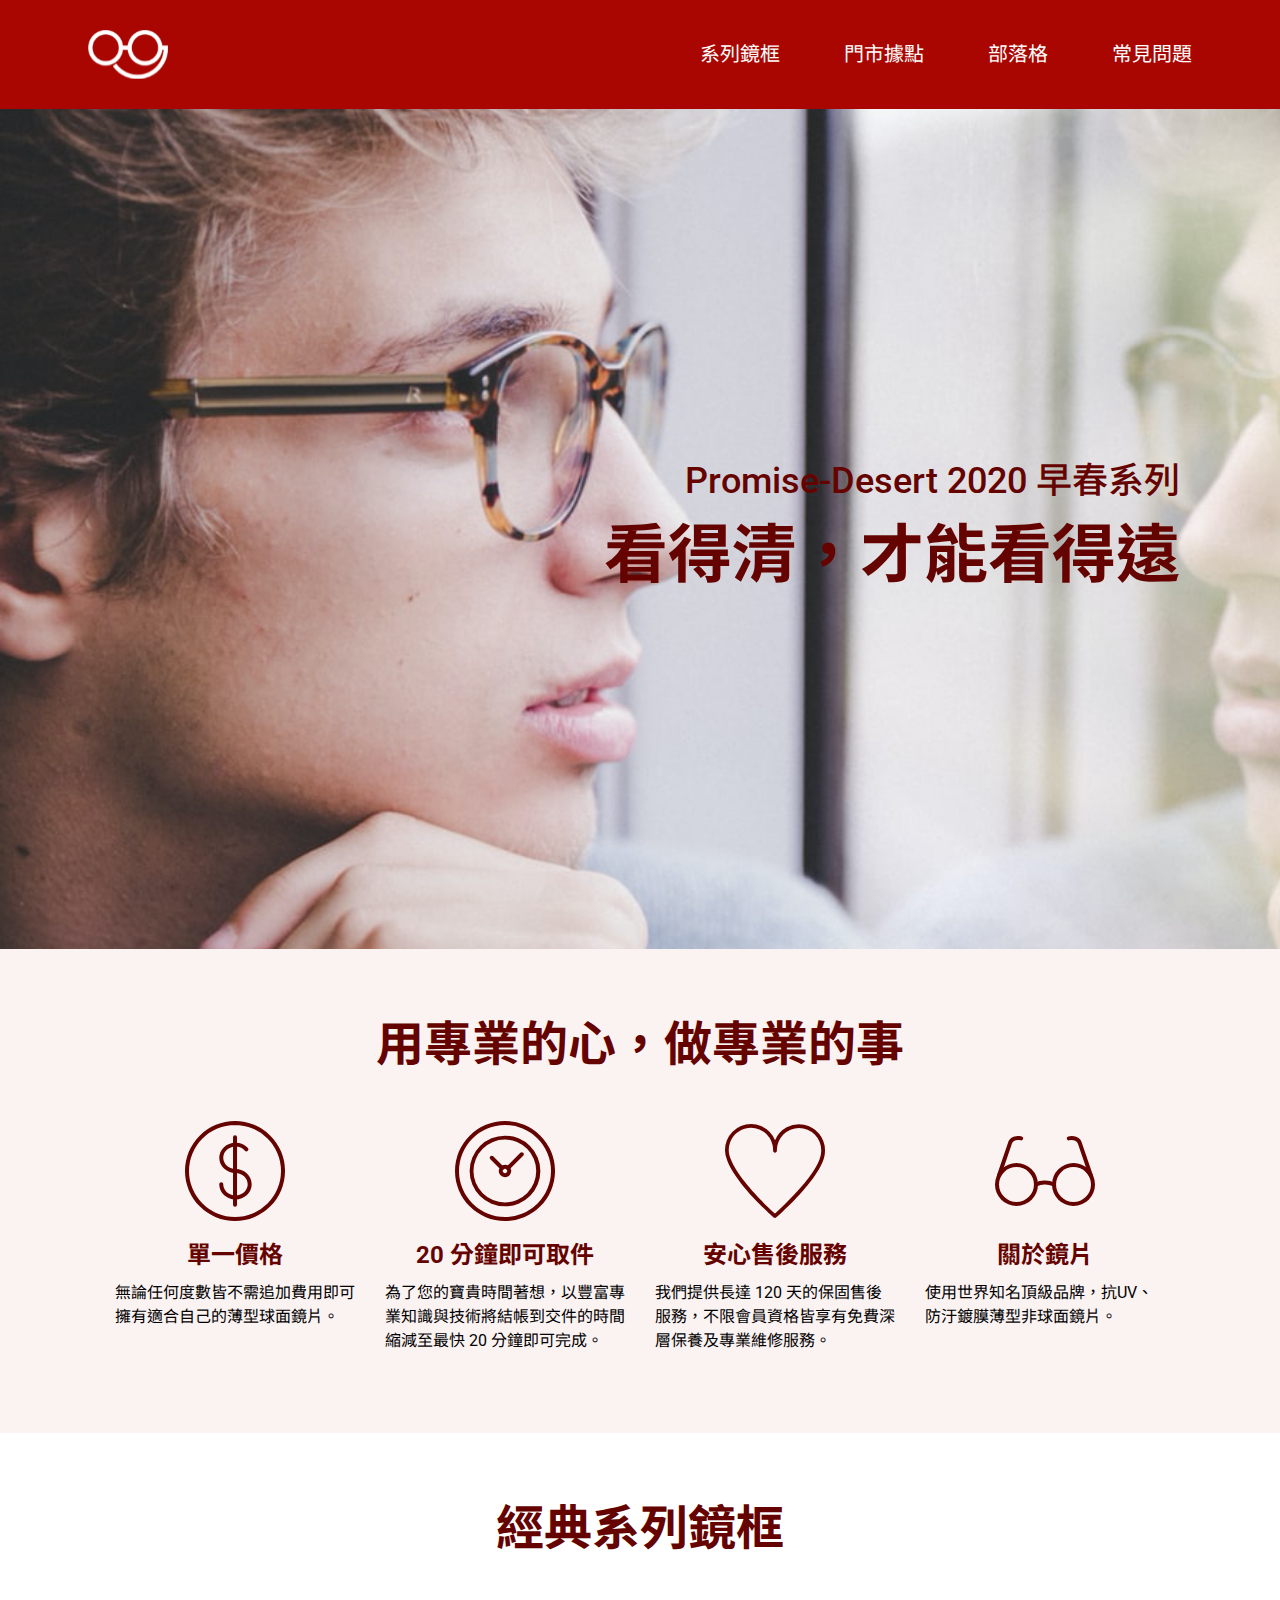
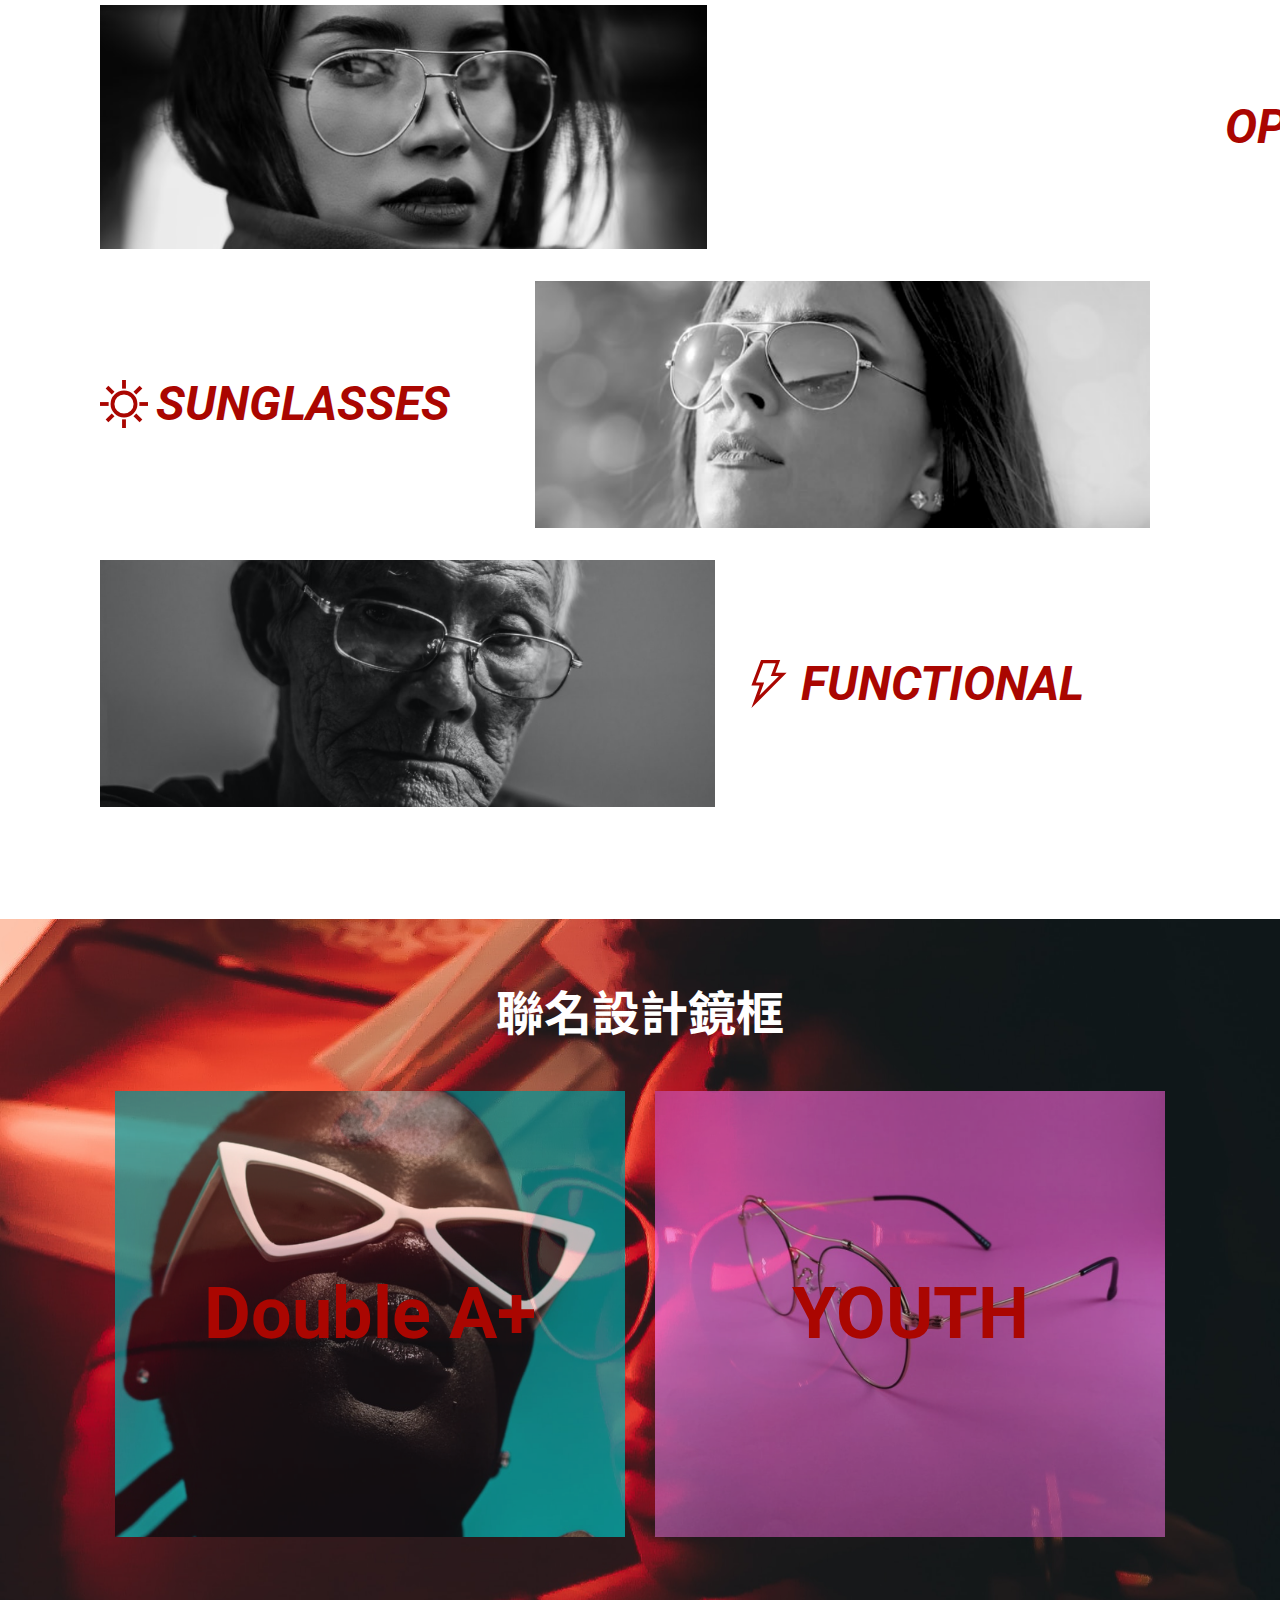
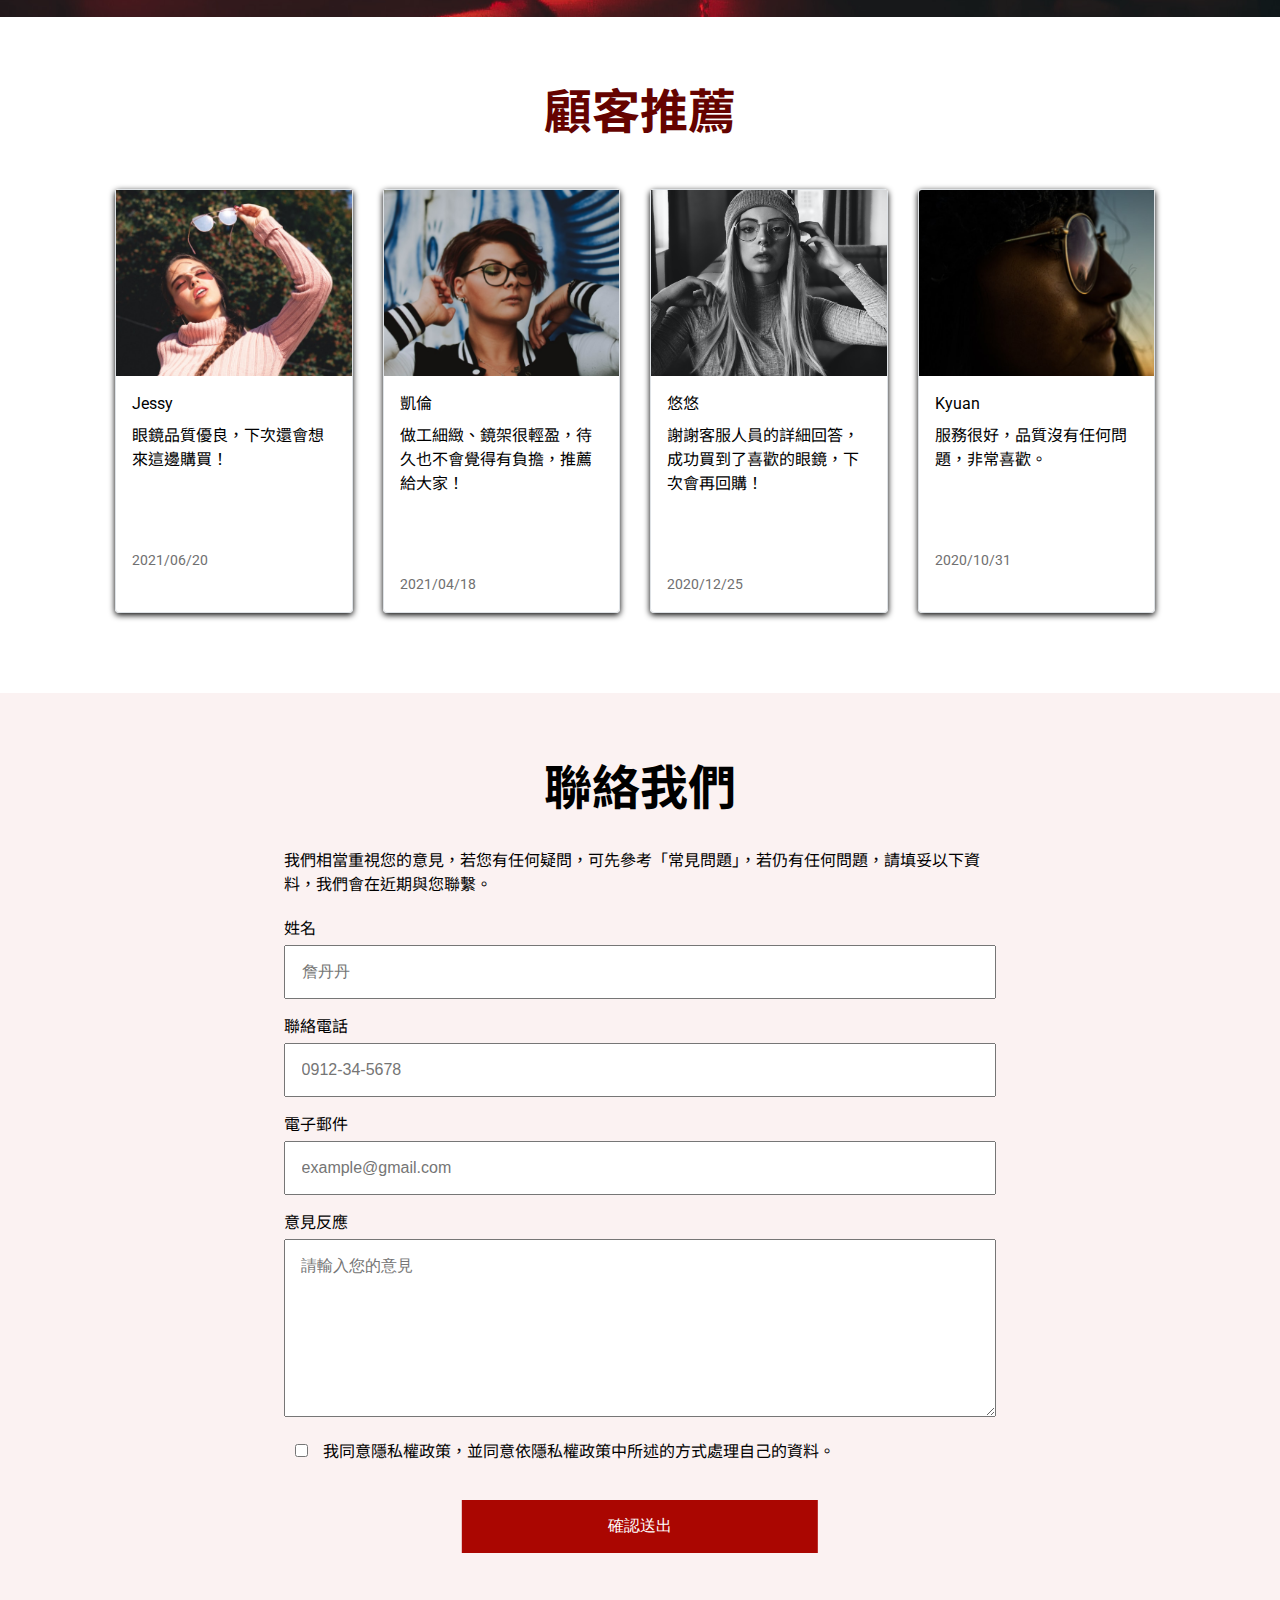
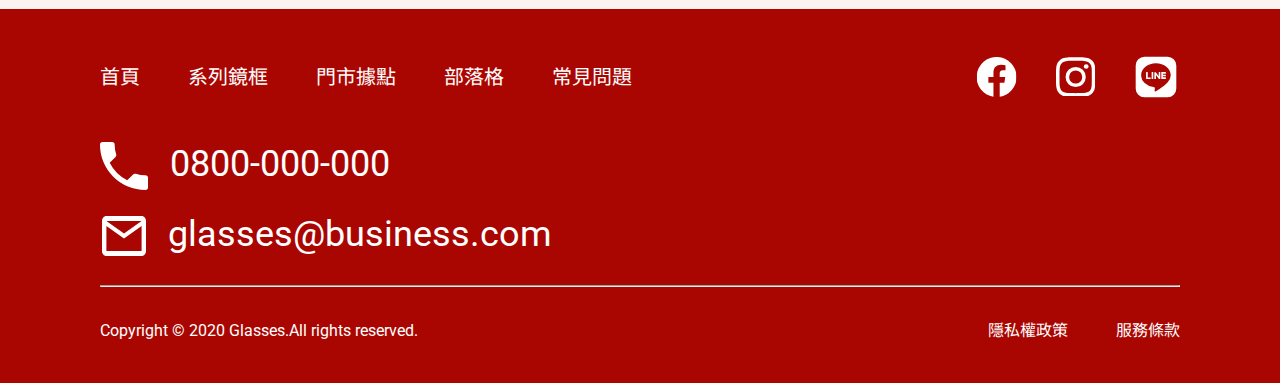
==== commit 9f063ba7: "Update 2021-07-27T09:07:03.954Z" ====
--- a/index.html
+++ b/index.html
@@ -5,7 +5,7 @@
   <meta charset="UTF-8">
   <meta name="viewport" content="width=device-width, initial-scale=1.0">
   <meta http-equiv="X-UA-Compatible" content="ie=edge">
-  <title>眼鏡形象網站</title>
+  <title>眼鏡形象網站_ERINIS</title>
   
   <link rel="stylesheet" href="./assets/style/all.css">
 
@@ -17,9 +17,9 @@
 
 <body>
   <nav class="d-flex">
-    <div class="logo">
+    <h1 class="logo">
       <a href="index.html">logo</a>
-    </div>
+    </h1>
     <ul class="d-flex">
       <li><a href="#" class="pr-4 pl-4">系列鏡框</a></li>
       <li><a href="#" class="pr-4 pl-4">門市據點</a></li>
@@ -160,7 +160,7 @@
     </ul>
   </section>
 
-  <section class="contact">
+  <section class="contactUs">
     <div class="container">
       <div class="subTitle mb-3">聯絡我們</div>
       <div class="formWrap pb-10">
@@ -173,8 +173,8 @@
           <label for="">電子郵件</label>
           <input type="email" placeholder="example@gmail.com">
           <label for="">意見反應</label>
-          <textarea rows="10" class="feedback" placeholder="請輸入您的意見"></textarea>
-          <input type="checkbox" id="checkbox" style="width:2%">
+          <textarea rows="8" class="feedback" placeholder="請輸入您的意見"></textarea>
+          <input type="checkbox" id="checkbox" style="width:5%">
           <label for="checkbox">我同意隱私權政策，並同意依隱私權政策中所述的方式處理自己的資料。</label>
           <input type="submit" class="formBtn" value="確認送出">
         </form>
@@ -199,7 +199,7 @@
           <li class="ig"><a href=""><img src="assets/images/svg/icon-ig.svg"></a></li>
           <li class="line"><a href=""><img src="assets/images/svg/icon-line.svg"></a></li>
         </ul>
-      </div>
+      </div> 
       <ul class="contact">
         <li class="phone mb-2"><img src="assets/images/svg/icon-phone.svg" ><a href="tel:+886912345678">0800-000-000</a></li>
         <li class="email mb-3"><img src="assets/images/svg/icon-mail.svg"><a href="Mailto:glasses@business.com">glasses@business.com</a></li>
--- a/assets/style/all.css
+++ b/assets/style/all.css
@@ -313,33 +313,40 @@
           color: #707070;
           font-size: 14px; }
 
-.contact {
+.contactUs {
   padding-top: 60px;
   background-color: #AA06010D; }
-  .contact .formWrap {
+  @media (max-width: 768px) {
+    .contactUs {
+      padding-top: 40px; } }
+  .contactUs .formWrap {
     position: relative;
     width: 66%;
-    margin: 0 auto; }
-    .contact .formWrap p {
+    margin: 0 auto;
+    padding-bottom: 56px; }
+    .contactUs .formWrap p {
       margin-bottom: 20px; }
-    .contact .formWrap input {
+    .contactUs .formWrap input {
       width: 100%;
       margin: 4px 0 16px;
       padding: 1rem;
       font-size: 16px; }
       @media (max-width: 768px) {
-        .contact .formWrap input {
-          font-size: 14px; } }
-    .contact .formWrap textarea {
+        .contactUs .formWrap input {
+          font-size: 14px;
+          margin-bottom: 8px;
+          padding: .5rem; } }
+    .contactUs .formWrap textarea {
       margin-top: 4px;
       margin-bottom: 16px;
       width: 100%;
       padding: 1rem;
       font-size: 16px; }
       @media (max-width: 768px) {
-        .contact .formWrap textarea {
-          font-size: 14px; } }
-    .contact .formWrap .formBtn {
+        .contactUs .formWrap textarea {
+          font-size: 14px;
+          margin-bottom: 8px; } }
+    .contactUs .formWrap .formBtn {
       width: 50%;
       margin-top: 60px;
       background-color: #AA0601;
@@ -351,8 +358,11 @@
           -ms-transform: translate(-50%);
               transform: translate(-50%);
       cursor: pointer; }
-      .contact .formWrap .formBtn:hover {
+      .contactUs .formWrap .formBtn:hover {
         background-color: #650300; }
+      @media (max-width: 768px) {
+        .contactUs .formWrap .formBtn {
+          padding: 10px 77px; } }
 
 nav {
   background-color: #AA0601;
@@ -395,6 +405,9 @@
   padding: 44px 0 40px 0;
   background-color: #AA0601;
   color: #fff; }
+  @media (max-width: 768px) {
+    .footer {
+      padding: 38px 0 32px 0; } }
   .footer .footerNav {
     margin-bottom: 36px;
     -webkit-box-pack: justify;
@@ -404,21 +417,50 @@
         -ms-flex-align: center;
             align-items: center;
     font-size: 20px; }
+    @media (max-width: 768px) {
+      .footer .footerNav {
+        font-size: 16px;
+        margin-bottom: 18px; } }
   .footer .footerItem a {
     text-decoration: none;
     color: #fff;
     margin-right: 48px; }
+    @media (max-width: 768px) {
+      .footer .footerItem a {
+        margin-right: 40px; } }
   .footer .socialMedia li {
+    width: 48px;
+    height: 48px;
     margin-left: 32px; }
+    @media (max-width: 768px) {
+      .footer .socialMedia li {
+        width: 24px;
+        height: 24px;
+        margin-left: 24px; } }
   .footer .contact {
     font-size: 36px; }
+    @media (max-width: 768px) {
+      .footer .contact {
+        font-size: 20px; } }
     .footer .contact a {
       color: #fff;
       text-decoration: none; }
     .footer .contact .phone img {
-      margin-right: 22px; }
+      margin-right: 22px;
+      width: 48px;
+      height: 48px; }
+      @media (max-width: 768px) {
+        .footer .contact .phone img {
+          width: 24px;
+          height: 24px; } }
     .footer .contact .email img {
-      margin-right: 20px; }
+      margin-right: 20px;
+      width: 48px;
+      height: 48px; }
+      @media (max-width: 768px) {
+        .footer .contact .email img {
+          width: 24px;
+          height: 24px; } }
   .footer .right {
     -webkit-box-pack: justify;
         -ms-flex-pack: justify;
